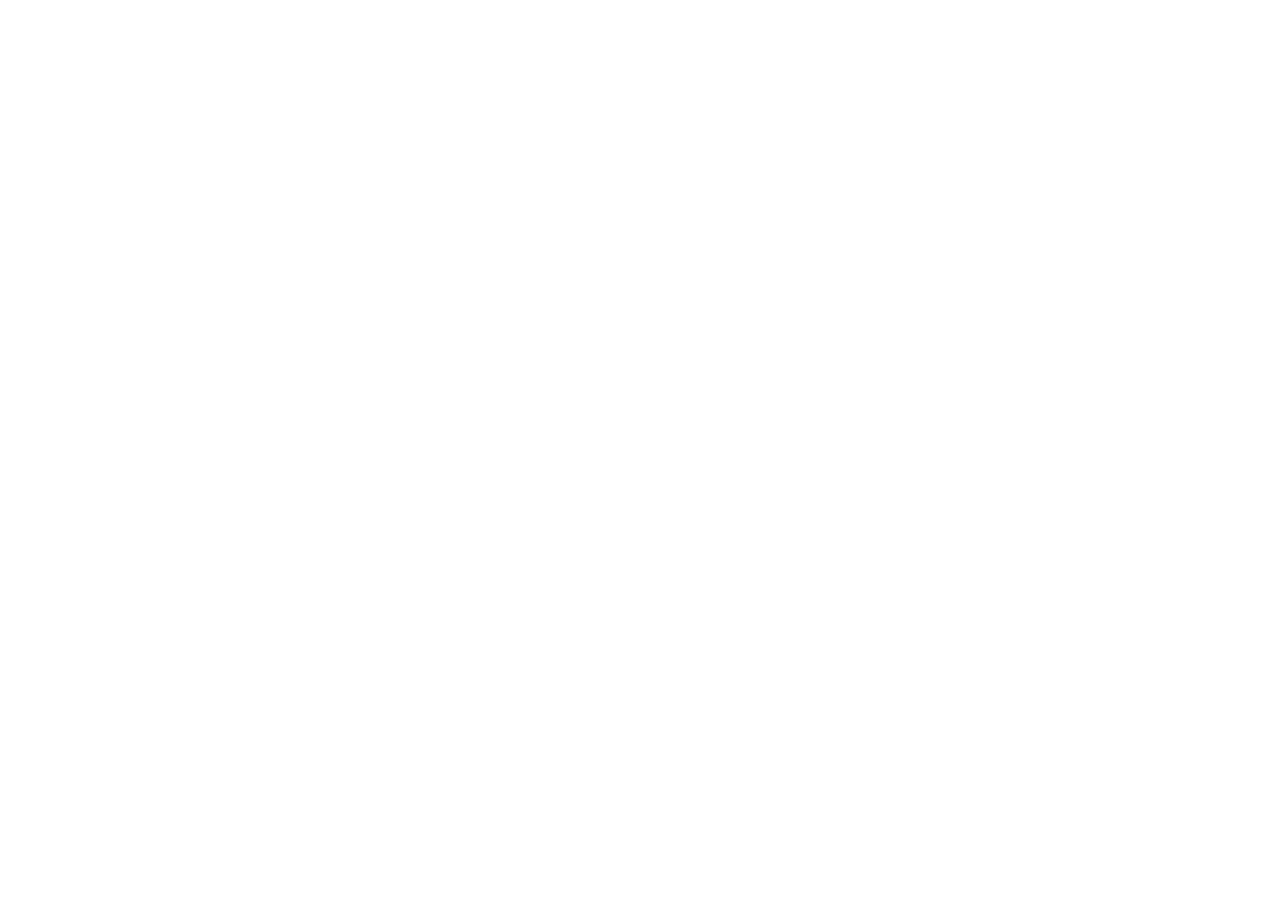
==== index.html @ 1d809705 "创建仓库" ====
<!DOCTYPE html>
<html lang="en">

<head>
    <meta charset="UTF-8">
    <meta name="viewport" content="width=device-width, initial-scale=1.0">
    <title>Document</title>
</head>

<body>

</body>

</html>
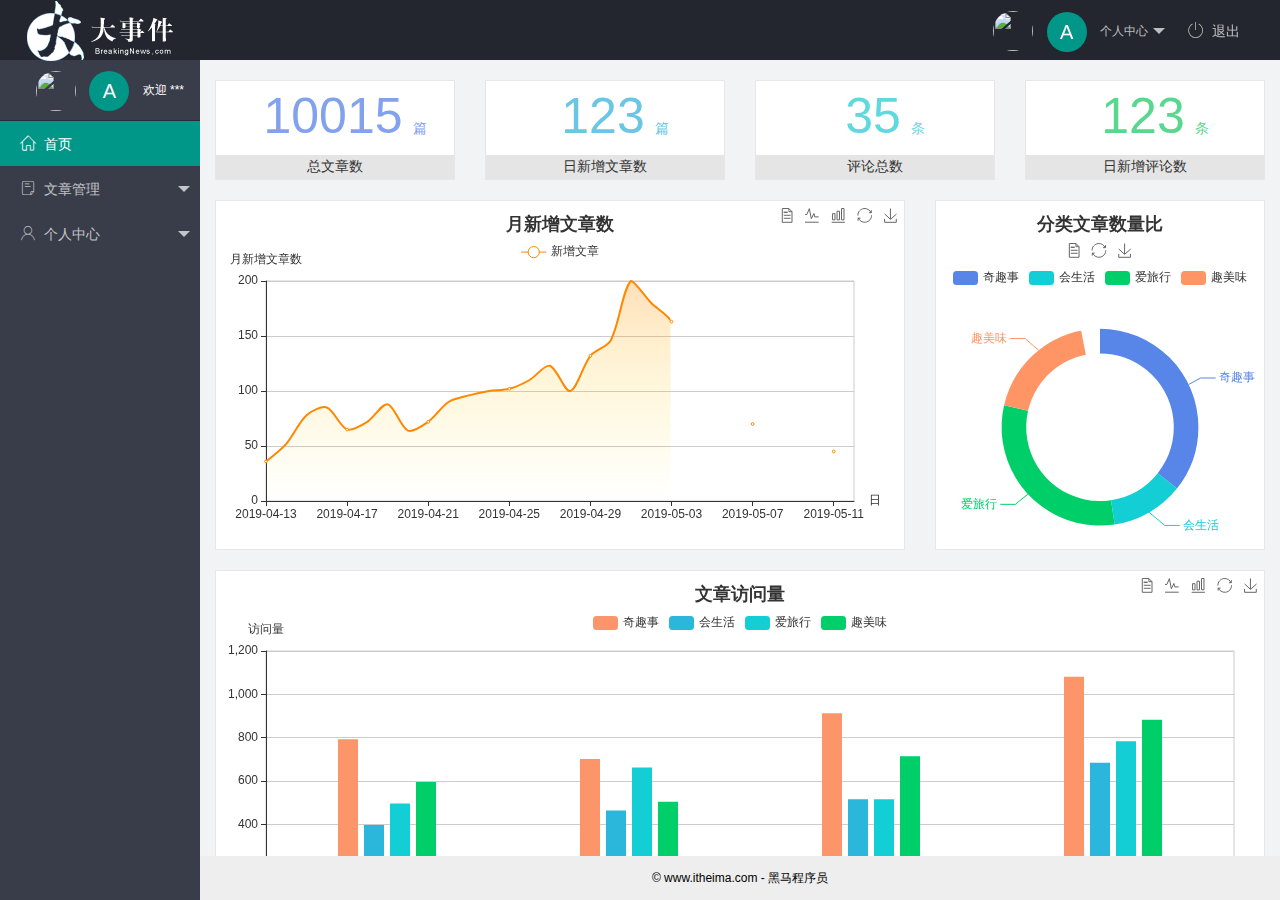
==== commit ca1de1bc: "login&&regist" ====
--- a/index.html
+++ b/index.html
@@ -5,10 +5,94 @@
     <meta charset="UTF-8">
     <meta name="viewport" content="width=device-width, initial-scale=1.0">
     <title>Document</title>
+    <link rel="stylesheet" href="./assets/lib/layui/css/layui.css">
+    <!-- 导入第三方图标库 -->
+    <link rel="stylesheet" href="./assets/fonts/iconfont.css" />
+    <!-- 导入自己的样式表 -->
+    <link rel="stylesheet" href="./assets/css/index.css" />
 </head>
 
-<body>
+<body class="layui-layout-body">
+    <div class="layui-layout layui-layout-admin">
+        <div class="layui-header">
+            <div class="layui-logo">
+                <img src="/assets/images/logo.png" alt="" />
+            </div>
+            <!-- 头部区域（可配合layui已有的水平导航） -->
+            <ul class="layui-nav layui-layout-right">
+                <li class="layui-nav-item">
+                    <a href="javascript:;" class="userinfo">
+                        <img src="http://t.cn/RCzsdCq" class="layui-nav-img" />
+                        <span class="text-avatar">A</span> 个人中心
+                    </a>
+                    <dl class="layui-nav-child">
+                        <dd><a href="">基本资料</a></dd>
+                        <dd><a href="">更换头像</a></dd>
+                        <dd><a href="">重置密码</a></dd>
+                    </dl>
+                </li>
+                <li class="layui-nav-item">
+                    <a href=""><span class="iconfont icon-tuichu"></span>退出</a>
+                </li>
+            </ul>
+        </div>
 
+        <div class="layui-side layui-bg-black">
+            <div class="layui-side-scroll">
+                <div class="userinfo">
+                    <img src="http://t.cn/RCzsdCq" class="layui-nav-img" />
+                    <span class="text-avatar">A</span>
+                    <span id="welcome">欢迎 ***</span>
+                </div>
+                <!-- 左侧导航区域（可配合layui已有的垂直导航） -->
+                <ul class="layui-nav layui-nav-tree" lay-shrink="all">
+                    <li class="layui-nav-item layui-this">
+                        <a href="/home/dashboard.html" target="fm"><span class="iconfont icon-home"></span>首页</a>
+                    </li>
+                    <li class="layui-nav-item">
+                        <a class="" href="javascript:;"><span class="iconfont icon-16"></span>文章管理</a>
+                        <dl class="layui-nav-child">
+                            <dd>
+                                <a href="javascript:;"><i class="layui-icon layui-icon-app"></i>文章类别</a>
+                            </dd>
+                            <dd>
+                                <a href="javascript:;"><i class="layui-icon layui-icon-app"></i>文章列表</a>
+                            </dd>
+                            <dd>
+                                <a href="javascript:;"><i class="layui-icon layui-icon-app"></i>发布文章</a>
+                            </dd>
+                        </dl>
+                    </li>
+                    <li class="layui-nav-item">
+                        <a href="javascript:;"><span class="iconfont icon-user"></span>个人中心</a>
+                        <dl class="layui-nav-child">
+                            <dd>
+                                <a href="javascript:;"><i class="layui-icon layui-icon-app"></i>基本资料</a>
+                            </dd>
+                            <dd>
+                                <a href="javascript:;"><i class="layui-icon layui-icon-app"></i>更换头像</a>
+                            </dd>
+                            <dd>
+                                <a href="javascript:;"><i class="layui-icon layui-icon-app"></i>重置密码</a>
+                            </dd>
+                        </dl>
+                    </li>
+                </ul>
+            </div>
+        </div>
+
+        <div class="layui-body">
+            <!-- 内容主体区域 -->
+            <iframe name="fm" src="/home/dashboard.html" frameborder="0"></iframe>
+        </div>
+
+        <div class="layui-footer">
+            <!-- 底部固定区域 -->
+            © www.itheima.com - 黑马程序员
+        </div>
+    </div>
+    <!-- 导入 layui 的JS文件 -->
+    <script src="/assets/lib/layui/layui.all.js"></script>
 </body>
 
 </html>--- a/assets/lib/layui/css/layui.css
+++ b/assets/lib/layui/css/layui.css
@@ -0,0 +1,2 @@
+/** layui-v2.5.5 MIT License By https://www.layui.com */
+ .layui-inline,img{display:inline-block;vertical-align:middle}h1,h2,h3,h4,h5,h6{font-weight:400}.layui-edge,.layui-header,.layui-inline,.layui-main{position:relative}.layui-body,.layui-edge,.layui-elip{overflow:hidden}.layui-btn,.layui-edge,.layui-inline,img{vertical-align:middle}.layui-btn,.layui-disabled,.layui-icon,.layui-unselect{-moz-user-select:none;-webkit-user-select:none;-ms-user-select:none}.layui-elip,.layui-form-checkbox span,.layui-form-pane .layui-form-label{text-overflow:ellipsis;white-space:nowrap}.layui-breadcrumb,.layui-tree-btnGroup{visibility:hidden}blockquote,body,button,dd,div,dl,dt,form,h1,h2,h3,h4,h5,h6,input,li,ol,p,pre,td,textarea,th,ul{margin:0;padding:0;-webkit-tap-highlight-color:rgba(0,0,0,0)}a:active,a:hover{outline:0}img{border:none}li{list-style:none}table{border-collapse:collapse;border-spacing:0}h4,h5,h6{font-size:100%}button,input,optgroup,option,select,textarea{font-family:inherit;font-size:inherit;font-style:inherit;font-weight:inherit;outline:0}pre{white-space:pre-wrap;white-space:-moz-pre-wrap;white-space:-pre-wrap;white-space:-o-pre-wrap;word-wrap:break-word}body{line-height:24px;font:14px Helvetica Neue,Helvetica,PingFang SC,Tahoma,Arial,sans-serif}hr{height:1px;margin:10px 0;border:0;clear:both}a{color:#333;text-decoration:none}a:hover{color:#777}a cite{font-style:normal;*cursor:pointer}.layui-border-box,.layui-border-box *{box-sizing:border-box}.layui-box,.layui-box *{box-sizing:content-box}.layui-clear{clear:both;*zoom:1}.layui-clear:after{content:'\20';clear:both;*zoom:1;display:block;height:0}.layui-inline{*display:inline;*zoom:1}.layui-edge{display:inline-block;width:0;height:0;border-width:6px;border-style:dashed;border-color:transparent}.layui-edge-top{top:-4px;border-bottom-color:#999;border-bottom-style:solid}.layui-edge-right{border-left-color:#999;border-left-style:solid}.layui-edge-bottom{top:2px;border-top-color:#999;border-top-style:solid}.layui-edge-left{border-right-color:#999;border-right-style:solid}.layui-disabled,.layui-disabled:hover{color:#d2d2d2!important;cursor:not-allowed!important}.layui-circle{border-radius:100%}.layui-show{display:block!important}.layui-hide{display:none!important}@font-face{font-family:layui-icon;src:url(../font/iconfont.eot?v=250);src:url(../font/iconfont.eot?v=250#iefix) format('embedded-opentype'),url(../font/iconfont.woff2?v=250) format('woff2'),url(../font/iconfont.woff?v=250) format('woff'),url(../font/iconfont.ttf?v=250) format('truetype'),url(../font/iconfont.svg?v=250#layui-icon) format('svg')}.layui-icon{font-family:layui-icon!important;font-size:16px;font-style:normal;-webkit-font-smoothing:antialiased;-moz-osx-font-smoothing:grayscale}.layui-icon-reply-fill:before{content:"\e611"}.layui-icon-set-fill:before{content:"\e614"}.layui-icon-menu-fill:before{content:"\e60f"}.layui-icon-search:before{content:"\e615"}.layui-icon-share:before{content:"\e641"}.layui-icon-set-sm:before{content:"\e620"}.layui-icon-engine:before{content:"\e628"}.layui-icon-close:before{content:"\1006"}.layui-icon-close-fill:before{content:"\1007"}.layui-icon-chart-screen:before{content:"\e629"}.layui-icon-star:before{content:"\e600"}.layui-icon-circle-dot:before{content:"\e617"}.layui-icon-chat:before{content:"\e606"}.layui-icon-release:before{content:"\e609"}.layui-icon-list:before{content:"\e60a"}.layui-icon-chart:before{content:"\e62c"}.layui-icon-ok-circle:before{content:"\1005"}.layui-icon-layim-theme:before{content:"\e61b"}.layui-icon-table:before{content:"\e62d"}.layui-icon-right:before{content:"\e602"}.layui-icon-left:before{content:"\e603"}.layui-icon-cart-simple:before{content:"\e698"}.layui-icon-face-cry:before{content:"\e69c"}.layui-icon-face-smile:before{content:"\e6af"}.layui-icon-survey:before{content:"\e6b2"}.layui-icon-tree:before{content:"\e62e"}.layui-icon-upload-circle:before{content:"\e62f"}.layui-icon-add-circle:before{content:"\e61f"}.layui-icon-download-circle:before{content:"\e601"}.layui-icon-templeate-1:before{content:"\e630"}.layui-icon-util:before{content:"\e631"}.layui-icon-face-surprised:before{content:"\e664"}.layui-icon-edit:before{content:"\e642"}.layui-icon-speaker:before{content:"\e645"}.layui-icon-down:before{content:"\e61a"}.layui-icon-file:before{content:"\e621"}.layui-icon-layouts:before{content:"\e632"}.layui-icon-rate-half:before{content:"\e6c9"}.layui-icon-add-circle-fine:before{content:"\e608"}.layui-icon-prev-circle:before{content:"\e633"}.layui-icon-read:before{content:"\e705"}.layui-icon-404:before{content:"\e61c"}.layui-icon-carousel:before{content:"\e634"}.layui-icon-help:before{content:"\e607"}.layui-icon-code-circle:before{content:"\e635"}.layui-icon-water:before{content:"\e636"}.layui-icon-username:before{content:"\e66f"}.layui-icon-find-fill:before{content:"\e670"}.layui-icon-about:before{content:"\e60b"}.layui-icon-location:before{content:"\e715"}.layui-icon-up:before{content:"\e619"}.layui-icon-pause:before{content:"\e651"}.layui-icon-date:before{content:"\e637"}.layui-icon-layim-uploadfile:before{content:"\e61d"}.layui-icon-delete:before{content:"\e640"}.layui-icon-play:before{content:"\e652"}.layui-icon-top:before{content:"\e604"}.layui-icon-friends:before{content:"\e612"}.layui-icon-refresh-3:before{content:"\e9aa"}.layui-icon-ok:before{content:"\e605"}.layui-icon-layer:before{content:"\e638"}.layui-icon-face-smile-fine:before{content:"\e60c"}.layui-icon-dollar:before{content:"\e659"}.layui-icon-group:before{content:"\e613"}.layui-icon-layim-download:before{content:"\e61e"}.layui-icon-picture-fine:before{content:"\e60d"}.layui-icon-link:before{content:"\e64c"}.layui-icon-diamond:before{content:"\e735"}.layui-icon-log:before{content:"\e60e"}.layui-icon-rate-solid:before{content:"\e67a"}.layui-icon-fonts-del:before{content:"\e64f"}.layui-icon-unlink:before{content:"\e64d"}.layui-icon-fonts-clear:before{content:"\e639"}.layui-icon-triangle-r:before{content:"\e623"}.layui-icon-circle:before{content:"\e63f"}.layui-icon-radio:before{content:"\e643"}.layui-icon-align-center:before{content:"\e647"}.layui-icon-align-right:before{content:"\e648"}.layui-icon-align-left:before{content:"\e649"}.layui-icon-loading-1:before{content:"\e63e"}.layui-icon-return:before{content:"\e65c"}.layui-icon-fonts-strong:before{content:"\e62b"}.layui-icon-upload:before{content:"\e67c"}.layui-icon-dialogue:before{content:"\e63a"}.layui-icon-video:before{content:"\e6ed"}.layui-icon-headset:before{content:"\e6fc"}.layui-icon-cellphone-fine:before{content:"\e63b"}.layui-icon-add-1:before{content:"\e654"}.layui-icon-face-smile-b:before{content:"\e650"}.layui-icon-fonts-html:before{content:"\e64b"}.layui-icon-form:before{content:"\e63c"}.layui-icon-cart:before{content:"\e657"}.layui-icon-camera-fill:before{content:"\e65d"}.layui-icon-tabs:before{content:"\e62a"}.layui-icon-fonts-code:before{content:"\e64e"}.layui-icon-fire:before{content:"\e756"}.layui-icon-set:before{content:"\e716"}.layui-icon-fonts-u:before{content:"\e646"}.layui-icon-triangle-d:before{content:"\e625"}.layui-icon-tips:before{content:"\e702"}.layui-icon-picture:before{content:"\e64a"}.layui-icon-more-vertical:before{content:"\e671"}.layui-icon-flag:before{content:"\e66c"}.layui-icon-loading:before{content:"\e63d"}.layui-icon-fonts-i:before{content:"\e644"}.layui-icon-refresh-1:before{content:"\e666"}.layui-icon-rmb:before{content:"\e65e"}.layui-icon-home:before{content:"\e68e"}.layui-icon-user:before{content:"\e770"}.layui-icon-notice:before{content:"\e667"}.layui-icon-login-weibo:before{content:"\e675"}.layui-icon-voice:before{content:"\e688"}.layui-icon-upload-drag:before{content:"\e681"}.layui-icon-login-qq:before{content:"\e676"}.layui-icon-snowflake:before{content:"\e6b1"}.layui-icon-file-b:before{content:"\e655"}.layui-icon-template:before{content:"\e663"}.layui-icon-auz:before{content:"\e672"}.layui-icon-console:before{content:"\e665"}.layui-icon-app:before{content:"\e653"}.layui-icon-prev:before{content:"\e65a"}.layui-icon-website:before{content:"\e7ae"}.layui-icon-next:before{content:"\e65b"}.layui-icon-component:before{content:"\e857"}.layui-icon-more:before{content:"\e65f"}.layui-icon-login-wechat:before{content:"\e677"}.layui-icon-shrink-right:before{content:"\e668"}.layui-icon-spread-left:before{content:"\e66b"}.layui-icon-camera:before{content:"\e660"}.layui-icon-note:before{content:"\e66e"}.layui-icon-refresh:before{content:"\e669"}.layui-icon-female:before{content:"\e661"}.layui-icon-male:before{content:"\e662"}.layui-icon-password:before{content:"\e673"}.layui-icon-senior:before{content:"\e674"}.layui-icon-theme:before{content:"\e66a"}.layui-icon-tread:before{content:"\e6c5"}.layui-icon-praise:before{content:"\e6c6"}.layui-icon-star-fill:before{content:"\e658"}.layui-icon-rate:before{content:"\e67b"}.layui-icon-template-1:before{content:"\e656"}.layui-icon-vercode:before{content:"\e679"}.layui-icon-cellphone:before{content:"\e678"}.layui-icon-screen-full:before{content:"\e622"}.layui-icon-screen-restore:before{content:"\e758"}.layui-icon-cols:before{content:"\e610"}.layui-icon-export:before{content:"\e67d"}.layui-icon-print:before{content:"\e66d"}.layui-icon-slider:before{content:"\e714"}.layui-icon-addition:before{content:"\e624"}.layui-icon-subtraction:before{content:"\e67e"}.layui-icon-service:before{content:"\e626"}.layui-icon-transfer:before{content:"\e691"}.layui-main{width:1140px;margin:0 auto}.layui-header{z-index:1000;height:60px}.layui-header a:hover{transition:all .5s;-webkit-transition:all .5s}.layui-side{position:fixed;left:0;top:0;bottom:0;z-index:999;width:200px;overflow-x:hidden}.layui-side-scroll{position:relative;width:220px;height:100%;overflow-x:hidden}.layui-body{position:absolute;left:200px;right:0;top:0;bottom:0;z-index:998;width:auto;overflow-y:auto;box-sizing:border-box}.layui-layout-body{overflow:hidden}.layui-layout-admin .layui-header{background-color:#23262E}.layui-layout-admin .layui-side{top:60px;width:200px;overflow-x:hidden}.layui-layout-admin .layui-body{position:fixed;top:60px;bottom:44px}.layui-layout-admin .layui-main{width:auto;margin:0 15px}.layui-layout-admin .layui-footer{position:fixed;left:200px;right:0;bottom:0;height:44px;line-height:44px;padding:0 15px;background-color:#eee}.layui-layout-admin .layui-logo{position:absolute;left:0;top:0;width:200px;height:100%;line-height:60px;text-align:center;color:#009688;font-size:16px}.layui-layout-admin .layui-header .layui-nav{background:0 0}.layui-layout-left{position:absolute!important;left:200px;top:0}.layui-layout-right{position:absolute!important;right:0;top:0}.layui-container{position:relative;margin:0 auto;padding:0 15px;box-sizing:border-box}.layui-fluid{position:relative;margin:0 auto;padding:0 15px}.layui-row:after,.layui-row:before{content:'';display:block;clear:both}.layui-col-lg1,.layui-col-lg10,.layui-col-lg11,.layui-col-lg12,.layui-col-lg2,.layui-col-lg3,.layui-col-lg4,.layui-col-lg5,.layui-col-lg6,.layui-col-lg7,.layui-col-lg8,.layui-col-lg9,.layui-col-md1,.layui-col-md10,.layui-col-md11,.layui-col-md12,.layui-col-md2,.layui-col-md3,.layui-col-md4,.layui-col-md5,.layui-col-md6,.layui-col-md7,.layui-col-md8,.layui-col-md9,.layui-col-sm1,.layui-col-sm10,.layui-col-sm11,.layui-col-sm12,.layui-col-sm2,.layui-col-sm3,.layui-col-sm4,.layui-col-sm5,.layui-col-sm6,.layui-col-sm7,.layui-col-sm8,.layui-col-sm9,.layui-col-xs1,.layui-col-xs10,.layui-col-xs11,.layui-col-xs12,.layui-col-xs2,.layui-col-xs3,.layui-col-xs4,.layui-col-xs5,.layui-col-xs6,.layui-col-xs7,.layui-col-xs8,.layui-col-xs9{position:relative;display:block;box-sizing:border-box}.layui-col-xs1,.layui-col-xs10,.layui-col-xs11,.layui-col-xs12,.layui-col-xs2,.layui-col-xs3,.layui-col-xs4,.layui-col-xs5,.layui-col-xs6,.layui-col-xs7,.layui-col-xs8,.layui-col-xs9{float:left}.layui-col-xs1{width:8.33333333%}.layui-col-xs2{width:16.66666667%}.layui-col-xs3{width:25%}.layui-col-xs4{width:33.33333333%}.layui-col-xs5{width:41.66666667%}.layui-col-xs6{width:50%}.layui-col-xs7{width:58.33333333%}.layui-col-xs8{width:66.66666667%}.layui-col-xs9{width:75%}.layui-col-xs10{width:83.33333333%}.layui-col-xs11{width:91.66666667%}.layui-col-xs12{width:100%}.layui-col-xs-offset1{margin-left:8.33333333%}.layui-col-xs-offset2{margin-left:16.66666667%}.layui-col-xs-offset3{margin-left:25%}.layui-col-xs-offset4{margin-left:33.33333333%}.layui-col-xs-offset5{margin-left:41.66666667%}.layui-col-xs-offset6{margin-left:50%}.layui-col-xs-offset7{margin-left:58.33333333%}.layui-col-xs-offset8{margin-left:66.66666667%}.layui-col-xs-offset9{margin-left:75%}.layui-col-xs-offset10{margin-left:83.33333333%}.layui-col-xs-offset11{margin-left:91.66666667%}.layui-col-xs-offset12{margin-left:100%}@media screen and (max-width:768px){.layui-hide-xs{display:none!important}.layui-show-xs-block{display:block!important}.layui-show-xs-inline{display:inline!important}.layui-show-xs-inline-block{display:inline-block!important}}@media screen and (min-width:768px){.layui-container{width:750px}.layui-hide-sm{display:none!important}.layui-show-sm-block{display:block!important}.layui-show-sm-inline{display:inline!important}.layui-show-sm-inline-block{display:inline-block!important}.layui-col-sm1,.layui-col-sm10,.layui-col-sm11,.layui-col-sm12,.layui-col-sm2,.layui-col-sm3,.layui-col-sm4,.layui-col-sm5,.layui-col-sm6,.layui-col-sm7,.layui-col-sm8,.layui-col-sm9{float:left}.layui-col-sm1{width:8.33333333%}.layui-col-sm2{width:16.66666667%}.layui-col-sm3{width:25%}.layui-col-sm4{width:33.33333333%}.layui-col-sm5{width:41.66666667%}.layui-col-sm6{width:50%}.layui-col-sm7{width:58.33333333%}.layui-col-sm8{width:66.66666667%}.layui-col-sm9{width:75%}.layui-col-sm10{width:83.33333333%}.layui-col-sm11{width:91.66666667%}.layui-col-sm12{width:100%}.layui-col-sm-offset1{margin-left:8.33333333%}.layui-col-sm-offset2{margin-left:16.66666667%}.layui-col-sm-offset3{margin-left:25%}.layui-col-sm-offset4{margin-left:33.33333333%}.layui-col-sm-offset5{margin-left:41.66666667%}.layui-col-sm-offset6{margin-left:50%}.layui-col-sm-offset7{margin-left:58.33333333%}.layui-col-sm-offset8{margin-left:66.66666667%}.layui-col-sm-offset9{margin-left:75%}.layui-col-sm-offset10{margin-left:83.33333333%}.layui-col-sm-offset11{margin-left:91.66666667%}.layui-col-sm-offset12{margin-left:100%}}@media screen and (min-width:992px){.layui-container{width:970px}.layui-hide-md{display:none!important}.layui-show-md-block{display:block!important}.layui-show-md-inline{display:inline!important}.layui-show-md-inline-block{display:inline-block!important}.layui-col-md1,.layui-col-md10,.layui-col-md11,.layui-col-md12,.layui-col-md2,.layui-col-md3,.layui-col-md4,.layui-col-md5,.layui-col-md6,.layui-col-md7,.layui-col-md8,.layui-col-md9{float:left}.layui-col-md1{width:8.33333333%}.layui-col-md2{width:16.66666667%}.layui-col-md3{width:25%}.layui-col-md4{width:33.33333333%}.layui-col-md5{width:41.66666667%}.layui-col-md6{width:50%}.layui-col-md7{width:58.33333333%}.layui-col-md8{width:66.66666667%}.layui-col-md9{width:75%}.layui-col-md10{width:83.33333333%}.layui-col-md11{width:91.66666667%}.layui-col-md12{width:100%}.layui-col-md-offset1{margin-left:8.33333333%}.layui-col-md-offset2{margin-left:16.66666667%}.layui-col-md-offset3{margin-left:25%}.layui-col-md-offset4{margin-left:33.33333333%}.layui-col-md-offset5{margin-left:41.66666667%}.layui-col-md-offset6{margin-left:50%}.layui-col-md-offset7{margin-left:58.33333333%}.layui-col-md-offset8{margin-left:66.66666667%}.layui-col-md-offset9{margin-left:75%}.layui-col-md-offset10{margin-left:83.33333333%}.layui-col-md-offset11{margin-left:91.66666667%}.layui-col-md-offset12{margin-left:100%}}@media screen and (min-width:1200px){.layui-container{width:1170px}.layui-hide-lg{display:none!important}.layui-show-lg-block{display:block!important}.layui-show-lg-inline{display:inline!important}.layui-show-lg-inline-block{display:inline-block!important}.layui-col-lg1,.layui-col-lg10,.layui-col-lg11,.layui-col-lg12,.layui-col-lg2,.layui-col-lg3,.layui-col-lg4,.layui-col-lg5,.layui-col-lg6,.layui-col-lg7,.layui-col-lg8,.layui-col-lg9{float:left}.layui-col-lg1{width:8.33333333%}.layui-col-lg2{width:16.66666667%}.layui-col-lg3{width:25%}.layui-col-lg4{width:33.33333333%}.layui-col-lg5{width:41.66666667%}.layui-col-lg6{width:50%}.layui-col-lg7{width:58.33333333%}.layui-col-lg8{width:66.66666667%}.layui-col-lg9{width:75%}.layui-col-lg10{width:83.33333333%}.layui-col-lg11{width:91.66666667%}.layui-col-lg12{width:100%}.layui-col-lg-offset1{margin-left:8.33333333%}.layui-col-lg-offset2{margin-left:16.66666667%}.layui-col-lg-offset3{margin-left:25%}.layui-col-lg-offset4{margin-left:33.33333333%}.layui-col-lg-offset5{margin-left:41.66666667%}.layui-col-lg-offset6{margin-left:50%}.layui-col-lg-offset7{margin-left:58.33333333%}.layui-col-lg-offset8{margin-left:66.66666667%}.layui-col-lg-offset9{margin-left:75%}.layui-col-lg-offset10{margin-left:83.33333333%}.layui-col-lg-offset11{margin-left:91.66666667%}.layui-col-lg-offset12{margin-left:100%}}.layui-col-space1{margin:-.5px}.layui-col-space1>*{padding:.5px}.layui-col-space3{margin:-1.5px}.layui-col-space3>*{padding:1.5px}.layui-col-space5{margin:-2.5px}.layui-col-space5>*{padding:2.5px}.layui-col-space8{margin:-3.5px}.layui-col-space8>*{padding:3.5px}.layui-col-space10{margin:-5px}.layui-col-space10>*{padding:5px}.layui-col-space12{margin:-6px}.layui-col-space12>*{padding:6px}.layui-col-space15{margin:-7.5px}.layui-col-space15>*{padding:7.5px}.layui-col-space18{margin:-9px}.layui-col-space18>*{padding:9px}.layui-col-space20{margin:-10px}.layui-col-space20>*{padding:10px}.layui-col-space22{margin:-11px}.layui-col-space22>*{padding:11px}.layui-col-space25{margin:-12.5px}.layui-col-space25>*{padding:12.5px}.layui-col-space30{margin:-15px}.layui-col-space30>*{padding:15px}.layui-btn,.layui-input,.layui-select,.layui-textarea,.layui-upload-button{outline:0;-webkit-appearance:none;transition:all .3s;-webkit-transition:all .3s;box-sizing:border-box}.layui-elem-quote{margin-bottom:10px;padding:15px;line-height:22px;border-left:5px solid #009688;border-radius:0 2px 2px 0;background-color:#f2f2f2}.layui-quote-nm{border-style:solid;border-width:1px 1px 1px 5px;background:0 0}.layui-elem-field{margin-bottom:10px;padding:0;border-width:1px;border-style:solid}.layui-elem-field legend{margin-left:20px;padding:0 10px;font-size:20px;font-weight:300}.layui-field-title{margin:10px 0 20px;border-width:1px 0 0}.layui-field-box{padding:10px 15px}.layui-field-title .layui-field-box{padding:10px 0}.layui-progress{position:relative;height:6px;border-radius:20px;background-color:#e2e2e2}.layui-progress-bar{position:absolute;left:0;top:0;width:0;max-width:100%;height:6px;border-radius:20px;text-align:right;background-color:#5FB878;transition:all .3s;-webkit-transition:all .3s}.layui-progress-big,.layui-progress-big .layui-progress-bar{height:18px;line-height:18px}.layui-progress-text{position:relative;top:-20px;line-height:18px;font-size:12px;color:#666}.layui-progress-big .layui-progress-text{position:static;padding:0 10px;color:#fff}.layui-collapse{border-width:1px;border-style:solid;border-radius:2px}.layui-colla-content,.layui-colla-item{border-top-width:1px;border-top-style:solid}.layui-colla-item:first-child{border-top:none}.layui-colla-title{position:relative;height:42px;line-height:42px;padding:0 15px 0 35px;color:#333;background-color:#f2f2f2;cursor:pointer;font-size:14px;overflow:hidden}.layui-colla-content{display:none;padding:10px 15px;line-height:22px;color:#666}.layui-colla-icon{position:absolute;left:15px;top:0;font-size:14px}.layui-card{margin-bottom:15px;border-radius:2px;background-color:#fff;box-shadow:0 1px 2px 0 rgba(0,0,0,.05)}.layui-card:last-child{margin-bottom:0}.layui-card-header{position:relative;height:42px;line-height:42px;padding:0 15px;border-bottom:1px solid #f6f6f6;color:#333;border-radius:2px 2px 0 0;font-size:14px}.layui-bg-black,.layui-bg-blue,.layui-bg-cyan,.layui-bg-green,.layui-bg-orange,.layui-bg-red{color:#fff!important}.layui-card-body{position:relative;padding:10px 15px;line-height:24px}.layui-card-body[pad15]{padding:15px}.layui-card-body[pad20]{padding:20px}.layui-card-body .layui-table{margin:5px 0}.layui-card .layui-tab{margin:0}.layui-panel-window{position:relative;padding:15px;border-radius:0;border-top:5px solid #E6E6E6;background-color:#fff}.layui-auxiliar-moving{position:fixed;left:0;right:0;top:0;bottom:0;width:100%;height:100%;background:0 0;z-index:9999999999}.layui-form-label,.layui-form-mid,.layui-form-select,.layui-input-block,.layui-input-inline,.layui-textarea{position:relative}.layui-bg-red{background-color:#FF5722!important}.layui-bg-orange{background-color:#FFB800!important}.layui-bg-green{background-color:#009688!important}.layui-bg-cyan{background-color:#2F4056!important}.layui-bg-blue{background-color:#1E9FFF!important}.layui-bg-black{background-color:#393D49!important}.layui-bg-gray{background-color:#eee!important;color:#666!important}.layui-badge-rim,.layui-colla-content,.layui-colla-item,.layui-collapse,.layui-elem-field,.layui-form-pane .layui-form-item[pane],.layui-form-pane .layui-form-label,.layui-input,.layui-layedit,.layui-layedit-tool,.layui-quote-nm,.layui-select,.layui-tab-bar,.layui-tab-card,.layui-tab-title,.layui-tab-title .layui-this:after,.layui-textarea{border-color:#e6e6e6}.layui-timeline-item:before,hr{background-color:#e6e6e6}.layui-text{line-height:22px;font-size:14px;color:#666}.layui-text h1,.layui-text h2,.layui-text h3{font-weight:500;color:#333}.layui-text h1{font-size:30px}.layui-text h2{font-size:24px}.layui-text h3{font-size:18px}.layui-text a:not(.layui-btn){color:#01AAED}.layui-text a:not(.layui-btn):hover{text-decoration:underline}.layui-text ul{padding:5px 0 5px 15px}.layui-text ul li{margin-top:5px;list-style-type:disc}.layui-text em,.layui-word-aux{color:#999!important;padding:0 5px!important}.layui-btn{display:inline-block;height:38px;line-height:38px;padding:0 18px;background-color:#009688;color:#fff;white-space:nowrap;text-align:center;font-size:14px;border:none;border-radius:2px;cursor:pointer}.layui-btn:hover{opacity:.8;filter:alpha(opacity=80);color:#fff}.layui-btn:active{opacity:1;filter:alpha(opacity=100)}.layui-btn+.layui-btn{margin-left:10px}.layui-btn-container{font-size:0}.layui-btn-container .layui-btn{margin-right:10px;margin-bottom:10px}.layui-btn-container .layui-btn+.layui-btn{margin-left:0}.layui-table .layui-btn-container .layui-btn{margin-bottom:9px}.layui-btn-radius{border-radius:100px}.layui-btn .layui-icon{margin-right:3px;font-size:18px;vertical-align:bottom;vertical-align:middle\9}.layui-btn-primary{border:1px solid #C9C9C9;background-color:#fff;color:#555}.layui-btn-primary:hover{border-color:#009688;color:#333}.layui-btn-normal{background-color:#1E9FFF}.layui-btn-warm{background-color:#FFB800}.layui-btn-danger{background-color:#FF5722}.layui-btn-checked{background-color:#5FB878}.layui-btn-disabled,.layui-btn-disabled:active,.layui-btn-disabled:hover{border:1px solid #e6e6e6;background-color:#FBFBFB;color:#C9C9C9;cursor:not-allowed;opacity:1}.layui-btn-lg{height:44px;line-height:44px;padding:0 25px;font-size:16px}.layui-btn-sm{height:30px;line-height:30px;padding:0 10px;font-size:12px}.layui-btn-sm i{font-size:16px!important}.layui-btn-xs{height:22px;line-height:22px;padding:0 5px;font-size:12px}.layui-btn-xs i{font-size:14px!important}.layui-btn-group{display:inline-block;vertical-align:middle;font-size:0}.layui-btn-group .layui-btn{margin-left:0!important;margin-right:0!important;border-left:1px solid rgba(255,255,255,.5);border-radius:0}.layui-btn-group .layui-btn-primary{border-left:none}.layui-btn-group .layui-btn-primary:hover{border-color:#C9C9C9;color:#009688}.layui-btn-group .layui-btn:first-child{border-left:none;border-radius:2px 0 0 2px}.layui-btn-group .layui-btn-primary:first-child{border-left:1px solid #c9c9c9}.layui-btn-group .layui-btn:last-child{border-radius:0 2px 2px 0}.layui-btn-group .layui-btn+.layui-btn{margin-left:0}.layui-btn-group+.layui-btn-group{margin-left:10px}.layui-btn-fluid{width:100%}.layui-input,.layui-select,.layui-textarea{height:38px;line-height:1.3;line-height:38px\9;border-width:1px;border-style:solid;background-color:#fff;border-radius:2px}.layui-input::-webkit-input-placeholder,.layui-select::-webkit-input-placeholder,.layui-textarea::-webkit-input-placeholder{line-height:1.3}.layui-input,.layui-textarea{display:block;width:100%;padding-left:10px}.layui-input:hover,.layui-textarea:hover{border-color:#D2D2D2!important}.layui-input:focus,.layui-textarea:focus{border-color:#C9C9C9!important}.layui-textarea{min-height:100px;height:auto;line-height:20px;padding:6px 10px;resize:vertical}.layui-select{padding:0 10px}.layui-form input[type=checkbox],.layui-form input[type=radio],.layui-form select{display:none}.layui-form [lay-ignore]{display:initial}.layui-form-item{margin-bottom:15px;clear:both;*zoom:1}.layui-form-item:after{content:'\20';clear:both;*zoom:1;display:block;height:0}.layui-form-label{float:left;display:block;padding:9px 15px;width:80px;font-weight:400;line-height:20px;text-align:right}.layui-form-label-col{display:block;float:none;padding:9px 0;line-height:20px;text-align:left}.layui-form-item .layui-inline{margin-bottom:5px;margin-right:10px}.layui-input-block{margin-left:110px;min-height:36px}.layui-input-inline{display:inline-block;vertical-align:middle}.layui-form-item .layui-input-inline{float:left;width:190px;margin-right:10px}.layui-form-text .layui-input-inline{width:auto}.layui-form-mid{float:left;display:block;padding:9px 0!important;line-height:20px;margin-right:10px}.layui-form-danger+.layui-form-select .layui-input,.layui-form-danger:focus{border-color:#FF5722!important}.layui-form-select .layui-input{padding-right:30px;cursor:pointer}.layui-form-select .layui-edge{position:absolute;right:10px;top:50%;margin-top:-3px;cursor:pointer;border-width:6px;border-top-color:#c2c2c2;border-top-style:solid;transition:all .3s;-webkit-transition:all .3s}.layui-form-select dl{display:none;position:absolute;left:0;top:42px;padding:5px 0;z-index:899;min-width:100%;border:1px solid #d2d2d2;max-height:300px;overflow-y:auto;background-color:#fff;border-radius:2px;box-shadow:0 2px 4px rgba(0,0,0,.12);box-sizing:border-box}.layui-form-select dl dd,.layui-form-select dl dt{padding:0 10px;line-height:36px;white-space:nowrap;overflow:hidden;text-overflow:ellipsis}.layui-form-select dl dt{font-size:12px;color:#999}.layui-form-select dl dd{cursor:pointer}.layui-form-select dl dd:hover{background-color:#f2f2f2;-webkit-transition:.5s all;transition:.5s all}.layui-form-select .layui-select-group dd{padding-left:20px}.layui-form-select dl dd.layui-select-tips{padding-left:10px!important;color:#999}.layui-form-select dl dd.layui-this{background-color:#5FB878;color:#fff}.layui-form-checkbox,.layui-form-select dl dd.layui-disabled{background-color:#fff}.layui-form-selected dl{display:block}.layui-form-checkbox,.layui-form-checkbox *,.layui-form-switch{display:inline-block;vertical-align:middle}.layui-form-selected .layui-edge{margin-top:-9px;-webkit-transform:rotate(180deg);transform:rotate(180deg);margin-top:-3px\9}:root .layui-form-selected .layui-edge{margin-top:-9px\0/IE9}.layui-form-selectup dl{top:auto;bottom:42px}.layui-select-none{margin:5px 0;text-align:center;color:#999}.layui-select-disabled .layui-disabled{border-color:#eee!important}.layui-select-disabled .layui-edge{border-top-color:#d2d2d2}.layui-form-checkbox{position:relative;height:30px;line-height:30px;margin-right:10px;padding-right:30px;cursor:pointer;font-size:0;-webkit-transition:.1s linear;transition:.1s linear;box-sizing:border-box}.layui-form-checkbox span{padding:0 10px;height:100%;font-size:14px;border-radius:2px 0 0 2px;background-color:#d2d2d2;color:#fff;overflow:hidden}.layui-form-checkbox:hover span{background-color:#c2c2c2}.layui-form-checkbox i{position:absolute;right:0;top:0;width:30px;height:28px;border:1px solid #d2d2d2;border-left:none;border-radius:0 2px 2px 0;color:#fff;font-size:20px;text-align:center}.layui-form-checkbox:hover i{border-color:#c2c2c2;color:#c2c2c2}.layui-form-checked,.layui-form-checked:hover{border-color:#5FB878}.layui-form-checked span,.layui-form-checked:hover span{background-color:#5FB878}.layui-form-checked i,.layui-form-checked:hover i{color:#5FB878}.layui-form-item .layui-form-checkbox{margin-top:4px}.layui-form-checkbox[lay-skin=primary]{height:auto!important;line-height:normal!important;min-width:18px;min-height:18px;border:none!important;margin-right:0;padding-left:28px;padding-right:0;background:0 0}.layui-form-checkbox[lay-skin=primary] span{padding-left:0;padding-right:15px;line-height:18px;background:0 0;color:#666}.layui-form-checkbox[lay-skin=primary] i{right:auto;left:0;width:16px;height:16px;line-height:16px;border:1px solid #d2d2d2;font-size:12px;border-radius:2px;background-color:#fff;-webkit-transition:.1s linear;transition:.1s linear}.layui-form-checkbox[lay-skin=primary]:hover i{border-color:#5FB878;color:#fff}.layui-form-checked[lay-skin=primary] i{border-color:#5FB878!important;background-color:#5FB878;color:#fff}.layui-checkbox-disbaled[lay-skin=primary] span{background:0 0!important;color:#c2c2c2}.layui-checkbox-disbaled[lay-skin=primary]:hover i{border-color:#d2d2d2}.layui-form-item .layui-form-checkbox[lay-skin=primary]{margin-top:10px}.layui-form-switch{position:relative;height:22px;line-height:22px;min-width:35px;padding:0 5px;margin-top:8px;border:1px solid #d2d2d2;border-radius:20px;cursor:pointer;background-color:#fff;-webkit-transition:.1s linear;transition:.1s linear}.layui-form-switch i{position:absolute;left:5px;top:3px;width:16px;height:16px;border-radius:20px;background-color:#d2d2d2;-webkit-transition:.1s linear;transition:.1s linear}.layui-form-switch em{position:relative;top:0;width:25px;margin-left:21px;padding:0!important;text-align:center!important;color:#999!important;font-style:normal!important;font-size:12px}.layui-form-onswitch{border-color:#5FB878;background-color:#5FB878}.layui-checkbox-disbaled,.layui-checkbox-disbaled i{border-color:#e2e2e2!important}.layui-form-onswitch i{left:100%;margin-left:-21px;background-color:#fff}.layui-form-onswitch em{margin-left:5px;margin-right:21px;color:#fff!important}.layui-checkbox-disbaled span{background-color:#e2e2e2!important}.layui-checkbox-disbaled:hover i{color:#fff!important}[lay-radio]{display:none}.layui-form-radio,.layui-form-radio *{display:inline-block;vertical-align:middle}.layui-form-radio{line-height:28px;margin:6px 10px 0 0;padding-right:10px;cursor:pointer;font-size:0}.layui-form-radio *{font-size:14px}.layui-form-radio>i{margin-right:8px;font-size:22px;color:#c2c2c2}.layui-form-radio>i:hover,.layui-form-radioed>i{color:#5FB878}.layui-radio-disbaled>i{color:#e2e2e2!important}.layui-form-pane .layui-form-label{width:110px;padding:8px 15px;height:38px;line-height:20px;border-width:1px;border-style:solid;border-radius:2px 0 0 2px;text-align:center;background-color:#FBFBFB;overflow:hidden;box-sizing:border-box}.layui-form-pane .layui-input-inline{margin-left:-1px}.layui-form-pane .layui-input-block{margin-left:110px;left:-1px}.layui-form-pane .layui-input{border-radius:0 2px 2px 0}.layui-form-pane .layui-form-text .layui-form-label{float:none;width:100%;border-radius:2px;box-sizing:border-box;text-align:left}.layui-form-pane .layui-form-text .layui-input-inline{display:block;margin:0;top:-1px;clear:both}.layui-form-pane .layui-form-text .layui-input-block{margin:0;left:0;top:-1px}.layui-form-pane .layui-form-text .layui-textarea{min-height:100px;border-radius:0 0 2px 2px}.layui-form-pane .layui-form-checkbox{margin:4px 0 4px 10px}.layui-form-pane .layui-form-radio,.layui-form-pane .layui-form-switch{margin-top:6px;margin-left:10px}.layui-form-pane .layui-form-item[pane]{position:relative;border-width:1px;border-style:solid}.layui-form-pane .layui-form-item[pane] .layui-form-label{position:absolute;left:0;top:0;height:100%;border-width:0 1px 0 0}.layui-form-pane .layui-form-item[pane] .layui-input-inline{margin-left:110px}@media screen and (max-width:450px){.layui-form-item .layui-form-label{text-overflow:ellipsis;overflow:hidden;white-space:nowrap}.layui-form-item .layui-inline{display:block;margin-right:0;margin-bottom:20px;clear:both}.layui-form-item .layui-inline:after{content:'\20';clear:both;display:block;height:0}.layui-form-item .layui-input-inline{display:block;float:none;left:-3px;width:auto;margin:0 0 10px 112px}.layui-form-item .layui-input-inline+.layui-form-mid{margin-left:110px;top:-5px;padding:0}.layui-form-item .layui-form-checkbox{margin-right:5px;margin-bottom:5px}}.layui-layedit{border-width:1px;border-style:solid;border-radius:2px}.layui-layedit-tool{padding:3px 5px;border-bottom-width:1px;border-bottom-style:solid;font-size:0}.layedit-tool-fixed{position:fixed;top:0;border-top:1px solid #e2e2e2}.layui-layedit-tool .layedit-tool-mid,.layui-layedit-tool .layui-icon{display:inline-block;vertical-align:middle;text-align:center;font-size:14px}.layui-layedit-tool .layui-icon{position:relative;width:32px;height:30px;line-height:30px;margin:3px 5px;color:#777;cursor:pointer;border-radius:2px}.layui-layedit-tool .layui-icon:hover{color:#393D49}.layui-layedit-tool .layui-icon:active{color:#000}.layui-layedit-tool .layedit-tool-active{background-color:#e2e2e2;color:#000}.layui-layedit-tool .layui-disabled,.layui-layedit-tool .layui-disabled:hover{color:#d2d2d2;cursor:not-allowed}.layui-layedit-tool .layedit-tool-mid{width:1px;height:18px;margin:0 10px;background-color:#d2d2d2}.layedit-tool-html{width:50px!important;font-size:30px!important}.layedit-tool-b,.layedit-tool-code,.layedit-tool-help{font-size:16px!important}.layedit-tool-d,.layedit-tool-face,.layedit-tool-image,.layedit-tool-unlink{font-size:18px!important}.layedit-tool-image input{position:absolute;font-size:0;left:0;top:0;width:100%;height:100%;opacity:.01;filter:Alpha(opacity=1);cursor:pointer}.layui-layedit-iframe iframe{display:block;width:100%}#LAY_layedit_code{overflow:hidden}.layui-laypage{display:inline-block;*display:inline;*zoom:1;vertical-align:middle;margin:10px 0;font-size:0}.layui-laypage>a:first-child,.layui-laypage>a:first-child em{border-radius:2px 0 0 2px}.layui-laypage>a:last-child,.layui-laypage>a:last-child em{border-radius:0 2px 2px 0}.layui-laypage>:first-child{margin-left:0!important}.layui-laypage>:last-child{margin-right:0!important}.layui-laypage a,.layui-laypage button,.layui-laypage input,.layui-laypage select,.layui-laypage span{border:1px solid #e2e2e2}.layui-laypage a,.layui-laypage span{display:inline-block;*display:inline;*zoom:1;vertical-align:middle;padding:0 15px;height:28px;line-height:28px;margin:0 -1px 5px 0;background-color:#fff;color:#333;font-size:12px}.layui-flow-more a *,.layui-laypage input,.layui-table-view select[lay-ignore]{display:inline-block}.layui-laypage a:hover{color:#009688}.layui-laypage em{font-style:normal}.layui-laypage .layui-laypage-spr{color:#999;font-weight:700}.layui-laypage a{text-decoration:none}.layui-laypage .layui-laypage-curr{position:relative}.layui-laypage .layui-laypage-curr em{position:relative;color:#fff}.layui-laypage .layui-laypage-curr .layui-laypage-em{position:absolute;left:-1px;top:-1px;padding:1px;width:100%;height:100%;background-color:#009688}.layui-laypage-em{border-radius:2px}.layui-laypage-next em,.layui-laypage-prev em{font-family:Sim sun;font-size:16px}.layui-laypage .layui-laypage-count,.layui-laypage .layui-laypage-limits,.layui-laypage .layui-laypage-refresh,.layui-laypage .layui-laypage-skip{margin-left:10px;margin-right:10px;padding:0;border:none}.layui-laypage .layui-laypage-limits,.layui-laypage .layui-laypage-refresh{vertical-align:top}.layui-laypage .layui-laypage-refresh i{font-size:18px;cursor:pointer}.layui-laypage select{height:22px;padding:3px;border-radius:2px;cursor:pointer}.layui-laypage .layui-laypage-skip{height:30px;line-height:30px;color:#999}.layui-laypage button,.layui-laypage input{height:30px;line-height:30px;border-radius:2px;vertical-align:top;background-color:#fff;box-sizing:border-box}.layui-laypage input{width:40px;margin:0 10px;padding:0 3px;text-align:center}.layui-laypage input:focus,.layui-laypage select:focus{border-color:#009688!important}.layui-laypage button{margin-left:10px;padding:0 10px;cursor:pointer}.layui-table,.layui-table-view{margin:10px 0}.layui-flow-more{margin:10px 0;text-align:center;color:#999;font-size:14px}.layui-flow-more a{height:32px;line-height:32px}.layui-flow-more a *{vertical-align:top}.layui-flow-more a cite{padding:0 20px;border-radius:3px;background-color:#eee;color:#333;font-style:normal}.layui-flow-more a cite:hover{opacity:.8}.layui-flow-more a i{font-size:30px;color:#737383}.layui-table{width:100%;background-color:#fff;color:#666}.layui-table tr{transition:all .3s;-webkit-transition:all .3s}.layui-table th{text-align:left;font-weight:400}.layui-table tbody tr:hover,.layui-table thead tr,.layui-table-click,.layui-table-header,.layui-table-hover,.layui-table-mend,.layui-table-patch,.layui-table-tool,.layui-table-total,.layui-table-total tr,.layui-table[lay-even] tr:nth-child(even){background-color:#f2f2f2}.layui-table td,.layui-table th,.layui-table-col-set,.layui-table-fixed-r,.layui-table-grid-down,.layui-table-header,.layui-table-page,.layui-table-tips-main,.layui-table-tool,.layui-table-total,.layui-table-view,.layui-table[lay-skin=line],.layui-table[lay-skin=row]{border-width:1px;border-style:solid;border-color:#e6e6e6}.layui-table td,.layui-table th{position:relative;padding:9px 15px;min-height:20px;line-height:20px;font-size:14px}.layui-table[lay-skin=line] td,.layui-table[lay-skin=line] th{border-width:0 0 1px}.layui-table[lay-skin=row] td,.layui-table[lay-skin=row] th{border-width:0 1px 0 0}.layui-table[lay-skin=nob] td,.layui-table[lay-skin=nob] th{border:none}.layui-table img{max-width:100px}.layui-table[lay-size=lg] td,.layui-table[lay-size=lg] th{padding:15px 30px}.layui-table-view .layui-table[lay-size=lg] .layui-table-cell{height:40px;line-height:40px}.layui-table[lay-size=sm] td,.layui-table[lay-size=sm] th{font-size:12px;padding:5px 10px}.layui-table-view .layui-table[lay-size=sm] .layui-table-cell{height:20px;line-height:20px}.layui-table[lay-data]{display:none}.layui-table-box{position:relative;overflow:hidden}.layui-table-view .layui-table{position:relative;width:auto;margin:0}.layui-table-view .layui-table[lay-skin=line]{border-width:0 1px 0 0}.layui-table-view .layui-table[lay-skin=row]{border-width:0 0 1px}.layui-table-view .layui-table td,.layui-table-view .layui-table th{padding:5px 0;border-top:none;border-left:none}.layui-table-view .layui-table th.layui-unselect .layui-table-cell span{cursor:pointer}.layui-table-view .layui-table td{cursor:default}.layui-table-view .layui-table td[data-edit=text]{cursor:text}.layui-table-view .layui-form-checkbox[lay-skin=primary] i{width:18px;height:18px}.layui-table-view .layui-form-radio{line-height:0;padding:0}.layui-table-view .layui-form-radio>i{margin:0;font-size:20px}.layui-table-init{position:absolute;left:0;top:0;width:100%;height:100%;text-align:center;z-index:110}.layui-table-init .layui-icon{position:absolute;left:50%;top:50%;margin:-15px 0 0 -15px;font-size:30px;color:#c2c2c2}.layui-table-header{border-width:0 0 1px;overflow:hidden}.layui-table-header .layui-table{margin-bottom:-1px}.layui-table-tool .layui-inline[lay-event]{position:relative;width:26px;height:26px;padding:5px;line-height:16px;margin-right:10px;text-align:center;color:#333;border:1px solid #ccc;cursor:pointer;-webkit-transition:.5s all;transition:.5s all}.layui-table-tool .layui-inline[lay-event]:hover{border:1px solid #999}.layui-table-tool-temp{padding-right:120px}.layui-table-tool-self{position:absolute;right:17px;top:10px}.layui-table-tool .layui-table-tool-self .layui-inline[lay-event]{margin:0 0 0 10px}.layui-table-tool-panel{position:absolute;top:29px;left:-1px;padding:5px 0;min-width:150px;min-height:40px;border:1px solid #d2d2d2;text-align:left;overflow-y:auto;background-color:#fff;box-shadow:0 2px 4px rgba(0,0,0,.12)}.layui-table-cell,.layui-table-tool-panel li{overflow:hidden;text-overflow:ellipsis;white-space:nowrap}.layui-table-tool-panel li{padding:0 10px;line-height:30px;-webkit-transition:.5s all;transition:.5s all}.layui-table-tool-panel li .layui-form-checkbox[lay-skin=primary]{width:100%;padding-left:28px}.layui-table-tool-panel li:hover{background-color:#f2f2f2}.layui-table-tool-panel li .layui-form-checkbox[lay-skin=primary] i{position:absolute;left:0;top:0}.layui-table-tool-panel li .layui-form-checkbox[lay-skin=primary] span{padding:0}.layui-table-tool .layui-table-tool-self .layui-table-tool-panel{left:auto;right:-1px}.layui-table-col-set{position:absolute;right:0;top:0;width:20px;height:100%;border-width:0 0 0 1px;background-color:#fff}.layui-table-sort{width:10px;height:20px;margin-left:5px;cursor:pointer!important}.layui-table-sort .layui-edge{position:absolute;left:5px;border-width:5px}.layui-table-sort .layui-table-sort-asc{top:3px;border-top:none;border-bottom-style:solid;border-bottom-color:#b2b2b2}.layui-table-sort .layui-table-sort-asc:hover{border-bottom-color:#666}.layui-table-sort .layui-table-sort-desc{bottom:5px;border-bottom:none;border-top-style:solid;border-top-color:#b2b2b2}.layui-table-sort .layui-table-sort-desc:hover{border-top-color:#666}.layui-table-sort[lay-sort=asc] .layui-table-sort-asc{border-bottom-color:#000}.layui-table-sort[lay-sort=desc] .layui-table-sort-desc{border-top-color:#000}.layui-table-cell{height:28px;line-height:28px;padding:0 15px;position:relative;box-sizing:border-box}.layui-table-cell .layui-form-checkbox[lay-skin=primary]{top:-1px;padding:0}.layui-table-cell .layui-table-link{color:#01AAED}.laytable-cell-checkbox,.laytable-cell-numbers,.laytable-cell-radio,.laytable-cell-space{padding:0;text-align:center}.layui-table-body{position:relative;overflow:auto;margin-right:-1px;margin-bottom:-1px}.layui-table-body .layui-none{line-height:26px;padding:15px;text-align:center;color:#999}.layui-table-fixed{position:absolute;left:0;top:0;z-index:101}.layui-table-fixed .layui-table-body{overflow:hidden}.layui-table-fixed-l{box-shadow:0 -1px 8px rgba(0,0,0,.08)}.layui-table-fixed-r{left:auto;right:-1px;border-width:0 0 0 1px;box-shadow:-1px 0 8px rgba(0,0,0,.08)}.layui-table-fixed-r .layui-table-header{position:relative;overflow:visible}.layui-table-mend{position:absolute;right:-49px;top:0;height:100%;width:50px}.layui-table-tool{position:relative;z-index:890;width:100%;min-height:50px;line-height:30px;padding:10px 15px;border-width:0 0 1px}.layui-table-tool .layui-btn-container{margin-bottom:-10px}.layui-table-page,.layui-table-total{border-width:1px 0 0;margin-bottom:-1px;overflow:hidden}.layui-table-page{position:relative;width:100%;padding:7px 7px 0;height:41px;font-size:12px;white-space:nowrap}.layui-table-page>div{height:26px}.layui-table-page .layui-laypage{margin:0}.layui-table-page .layui-laypage a,.layui-table-page .layui-laypage span{height:26px;line-height:26px;margin-bottom:10px;border:none;background:0 0}.layui-table-page .layui-laypage a,.layui-table-page .layui-laypage span.layui-laypage-curr{padding:0 12px}.layui-table-page .layui-laypage span{margin-left:0;padding:0}.layui-table-page .layui-laypage .layui-laypage-prev{margin-left:-7px!important}.layui-table-page .layui-laypage .layui-laypage-curr .layui-laypage-em{left:0;top:0;padding:0}.layui-table-page .layui-laypage button,.layui-table-page .layui-laypage input{height:26px;line-height:26px}.layui-table-page .layui-laypage input{width:40px}.layui-table-page .layui-laypage button{padding:0 10px}.layui-table-page select{height:18px}.layui-table-patch .layui-table-cell{padding:0;width:30px}.layui-table-edit{position:absolute;left:0;top:0;width:100%;height:100%;padding:0 14px 1px;border-radius:0;box-shadow:1px 1px 20px rgba(0,0,0,.15)}.layui-table-edit:focus{border-color:#5FB878!important}select.layui-table-edit{padding:0 0 0 10px;border-color:#C9C9C9}.layui-table-view .layui-form-checkbox,.layui-table-view .layui-form-radio,.layui-table-view .layui-form-switch{top:0;margin:0;box-sizing:content-box}.layui-table-view .layui-form-checkbox{top:-1px;height:26px;line-height:26px}.layui-table-view .layui-form-checkbox i{height:26px}.layui-table-grid .layui-table-cell{overflow:visible}.layui-table-grid-down{position:absolute;top:0;right:0;width:26px;height:100%;padding:5px 0;border-width:0 0 0 1px;text-align:center;background-color:#fff;color:#999;cursor:pointer}.layui-table-grid-down .layui-icon{position:absolute;top:50%;left:50%;margin:-8px 0 0 -8px}.layui-table-grid-down:hover{background-color:#fbfbfb}body .layui-table-tips .layui-layer-content{background:0 0;padding:0;box-shadow:0 1px 6px rgba(0,0,0,.12)}.layui-table-tips-main{margin:-44px 0 0 -1px;max-height:150px;padding:8px 15px;font-size:14px;overflow-y:scroll;background-color:#fff;color:#666}.layui-table-tips-c{position:absolute;right:-3px;top:-13px;width:20px;height:20px;padding:3px;cursor:pointer;background-color:#666;border-radius:50%;color:#fff}.layui-table-tips-c:hover{background-color:#777}.layui-table-tips-c:before{position:relative;right:-2px}.layui-upload-file{display:none!important;opacity:.01;filter:Alpha(opacity=1)}.layui-upload-drag,.layui-upload-form,.layui-upload-wrap{display:inline-block}.layui-upload-list{margin:10px 0}.layui-upload-choose{padding:0 10px;color:#999}.layui-upload-drag{position:relative;padding:30px;border:1px dashed #e2e2e2;background-color:#fff;text-align:center;cursor:pointer;color:#999}.layui-upload-drag .layui-icon{font-size:50px;color:#009688}.layui-upload-drag[lay-over]{border-color:#009688}.layui-upload-iframe{position:absolute;width:0;height:0;border:0;visibility:hidden}.layui-upload-wrap{position:relative;vertical-align:middle}.layui-upload-wrap .layui-upload-file{display:block!important;position:absolute;left:0;top:0;z-index:10;font-size:100px;width:100%;height:100%;opacity:.01;filter:Alpha(opacity=1);cursor:pointer}.layui-transfer-active,.layui-transfer-box{display:inline-block;vertical-align:middle}.layui-transfer-box,.layui-transfer-header,.layui-transfer-search{border-width:0;border-style:solid;border-color:#e6e6e6}.layui-transfer-box{position:relative;border-width:1px;width:200px;height:360px;border-radius:2px;background-color:#fff}.layui-transfer-box .layui-form-checkbox{width:100%;margin:0!important}.layui-transfer-header{height:38px;line-height:38px;padding:0 10px;border-bottom-width:1px}.layui-transfer-search{position:relative;padding:10px;border-bottom-width:1px}.layui-transfer-search .layui-input{height:32px;padding-left:30px;font-size:12px}.layui-transfer-search .layui-icon-search{position:absolute;left:20px;top:50%;margin-top:-8px;color:#666}.layui-transfer-active{margin:0 15px}.layui-transfer-active .layui-btn{display:block;margin:0;padding:0 15px;background-color:#5FB878;border-color:#5FB878;color:#fff}.layui-transfer-active .layui-btn-disabled{background-color:#FBFBFB;border-color:#e6e6e6;color:#C9C9C9}.layui-transfer-active .layui-btn:first-child{margin-bottom:15px}.layui-transfer-active .layui-btn .layui-icon{margin:0;font-size:14px!important}.layui-transfer-data{padding:5px 0;overflow:auto}.layui-transfer-data li{height:32px;line-height:32px;padding:0 10px}.layui-transfer-data li:hover{background-color:#f2f2f2;transition:.5s all}.layui-transfer-data .layui-none{padding:15px 10px;text-align:center;color:#999}.layui-nav{position:relative;padding:0 20px;background-color:#393D49;color:#fff;border-radius:2px;font-size:0;box-sizing:border-box}.layui-nav *{font-size:14px}.layui-nav .layui-nav-item{position:relative;display:inline-block;*display:inline;*zoom:1;vertical-align:middle;line-height:60px}.layui-nav .layui-nav-item a{display:block;padding:0 20px;color:#fff;color:rgba(255,255,255,.7);transition:all .3s;-webkit-transition:all .3s}.layui-nav .layui-this:after,.layui-nav-bar,.layui-nav-tree .layui-nav-itemed:after{position:absolute;left:0;top:0;width:0;height:5px;background-color:#5FB878;transition:all .2s;-webkit-transition:all .2s}.layui-nav-bar{z-index:1000}.layui-nav .layui-nav-item a:hover,.layui-nav .layui-this a{color:#fff}.layui-nav .layui-this:after{content:'';top:auto;bottom:0;width:100%}.layui-nav-img{width:30px;height:30px;margin-right:10px;border-radius:50%}.layui-nav .layui-nav-more{content:'';width:0;height:0;border-style:solid dashed dashed;border-color:#fff transparent transparent;overflow:hidden;cursor:pointer;transition:all .2s;-webkit-transition:all .2s;position:absolute;top:50%;right:3px;margin-top:-3px;border-width:6px;border-top-color:rgba(255,255,255,.7)}.layui-nav .layui-nav-mored,.layui-nav-itemed>a .layui-nav-more{margin-top:-9px;border-style:dashed dashed solid;border-color:transparent transparent #fff}.layui-nav-child{display:none;position:absolute;left:0;top:65px;min-width:100%;line-height:36px;padding:5px 0;box-shadow:0 2px 4px rgba(0,0,0,.12);border:1px solid #d2d2d2;background-color:#fff;z-index:100;border-radius:2px;white-space:nowrap}.layui-nav .layui-nav-child a{color:#333}.layui-nav .layui-nav-child a:hover{background-color:#f2f2f2;color:#000}.layui-nav-child dd{position:relative}.layui-nav .layui-nav-child dd.layui-this a,.layui-nav-child dd.layui-this{background-color:#5FB878;color:#fff}.layui-nav-child dd.layui-this:after{display:none}.layui-nav-tree{width:200px;padding:0}.layui-nav-tree .layui-nav-item{display:block;width:100%;line-height:45px}.layui-nav-tree .layui-nav-item a{position:relative;height:45px;line-height:45px;text-overflow:ellipsis;overflow:hidden;white-space:nowrap}.layui-nav-tree .layui-nav-item a:hover{background-color:#4E5465}.layui-nav-tree .layui-nav-bar{width:5px;height:0;background-color:#009688}.layui-nav-tree .layui-nav-child dd.layui-this,.layui-nav-tree .layui-nav-child dd.layui-this a,.layui-nav-tree .layui-this,.layui-nav-tree .layui-this>a,.layui-nav-tree .layui-this>a:hover{background-color:#009688;color:#fff}.layui-nav-tree .layui-this:after{display:none}.layui-nav-itemed>a,.layui-nav-tree .layui-nav-title a,.layui-nav-tree .layui-nav-title a:hover{color:#fff!important}.layui-nav-tree .layui-nav-child{position:relative;z-index:0;top:0;border:none;box-shadow:none}.layui-nav-tree .layui-nav-child a{height:40px;line-height:40px;color:#fff;color:rgba(255,255,255,.7)}.layui-nav-tree .layui-nav-child,.layui-nav-tree .layui-nav-child a:hover{background:0 0;color:#fff}.layui-nav-tree .layui-nav-more{right:10px}.layui-nav-itemed>.layui-nav-child{display:block;padding:0;background-color:rgba(0,0,0,.3)!important}.layui-nav-itemed>.layui-nav-child>.layui-this>.layui-nav-child{display:block}.layui-nav-side{position:fixed;top:0;bottom:0;left:0;overflow-x:hidden;z-index:999}.layui-bg-blue .layui-nav-bar,.layui-bg-blue .layui-nav-itemed:after,.layui-bg-blue .layui-this:after{background-color:#93D1FF}.layui-bg-blue .layui-nav-child dd.layui-this{background-color:#1E9FFF}.layui-bg-blue .layui-nav-itemed>a,.layui-nav-tree.layui-bg-blue .layui-nav-title a,.layui-nav-tree.layui-bg-blue .layui-nav-title a:hover{background-color:#007DDB!important}.layui-breadcrumb{font-size:0}.layui-breadcrumb>*{font-size:14px}.layui-breadcrumb a{color:#999!important}.layui-breadcrumb a:hover{color:#5FB878!important}.layui-breadcrumb a cite{color:#666;font-style:normal}.layui-breadcrumb span[lay-separator]{margin:0 10px;color:#999}.layui-tab{margin:10px 0;text-align:left!important}.layui-tab[overflow]>.layui-tab-title{overflow:hidden}.layui-tab-title{position:relative;left:0;height:40px;white-space:nowrap;font-size:0;border-bottom-width:1px;border-bottom-style:solid;transition:all .2s;-webkit-transition:all .2s}.layui-tab-title li{display:inline-block;*display:inline;*zoom:1;vertical-align:middle;font-size:14px;transition:all .2s;-webkit-transition:all .2s;position:relative;line-height:40px;min-width:65px;padding:0 15px;text-align:center;cursor:pointer}.layui-tab-title li a{display:block}.layui-tab-title .layui-this{color:#000}.layui-tab-title .layui-this:after{position:absolute;left:0;top:0;content:'';width:100%;height:41px;border-width:1px;border-style:solid;border-bottom-color:#fff;border-radius:2px 2px 0 0;box-sizing:border-box;pointer-events:none}.layui-tab-bar{position:absolute;right:0;top:0;z-index:10;width:30px;height:39px;line-height:39px;border-width:1px;border-style:solid;border-radius:2px;text-align:center;background-color:#fff;cursor:pointer}.layui-tab-bar .layui-icon{position:relative;display:inline-block;top:3px;transition:all .3s;-webkit-transition:all .3s}.layui-tab-item{display:none}.layui-tab-more{padding-right:30px;height:auto!important;white-space:normal!important}.layui-tab-more li.layui-this:after{border-bottom-color:#e2e2e2;border-radius:2px}.layui-tab-more .layui-tab-bar .layui-icon{top:-2px;top:3px\9;-webkit-transform:rotate(180deg);transform:rotate(180deg)}:root .layui-tab-more .layui-tab-bar .layui-icon{top:-2px\0/IE9}.layui-tab-content{padding:10px}.layui-tab-title li .layui-tab-close{position:relative;display:inline-block;width:18px;height:18px;line-height:20px;margin-left:8px;top:1px;text-align:center;font-size:14px;color:#c2c2c2;transition:all .2s;-webkit-transition:all .2s}.layui-tab-title li .layui-tab-close:hover{border-radius:2px;background-color:#FF5722;color:#fff}.layui-tab-brief>.layui-tab-title .layui-this{color:#009688}.layui-tab-brief>.layui-tab-more li.layui-this:after,.layui-tab-brief>.layui-tab-title .layui-this:after{border:none;border-radius:0;border-bottom:2px solid #5FB878}.layui-tab-brief[overflow]>.layui-tab-title .layui-this:after{top:-1px}.layui-tab-card{border-width:1px;border-style:solid;border-radius:2px;box-shadow:0 2px 5px 0 rgba(0,0,0,.1)}.layui-tab-card>.layui-tab-title{background-color:#f2f2f2}.layui-tab-card>.layui-tab-title li{margin-right:-1px;margin-left:-1px}.layui-tab-card>.layui-tab-title .layui-this{background-color:#fff}.layui-tab-card>.layui-tab-title .layui-this:after{border-top:none;border-width:1px;border-bottom-color:#fff}.layui-tab-card>.layui-tab-title .layui-tab-bar{height:40px;line-height:40px;border-radius:0;border-top:none;border-right:none}.layui-tab-card>.layui-tab-more .layui-this{background:0 0;color:#5FB878}.layui-tab-card>.layui-tab-more .layui-this:after{border:none}.layui-timeline{padding-left:5px}.layui-timeline-item{position:relative;padding-bottom:20px}.layui-timeline-axis{position:absolute;left:-5px;top:0;z-index:10;width:20px;height:20px;line-height:20px;background-color:#fff;color:#5FB878;border-radius:50%;text-align:center;cursor:pointer}.layui-timeline-axis:hover{color:#FF5722}.layui-timeline-item:before{content:'';position:absolute;left:5px;top:0;z-index:0;width:1px;height:100%}.layui-timeline-item:last-child:before{display:none}.layui-timeline-item:first-child:before{display:block}.layui-timeline-content{padding-left:25px}.layui-timeline-title{position:relative;margin-bottom:10px}.layui-badge,.layui-badge-dot,.layui-badge-rim{position:relative;display:inline-block;padding:0 6px;font-size:12px;text-align:center;background-color:#FF5722;color:#fff;border-radius:2px}.layui-badge{height:18px;line-height:18px}.layui-badge-dot{width:8px;height:8px;padding:0;border-radius:50%}.layui-badge-rim{height:18px;line-height:18px;border-width:1px;border-style:solid;background-color:#fff;color:#666}.layui-btn .layui-badge,.layui-btn .layui-badge-dot{margin-left:5px}.layui-nav .layui-badge,.layui-nav .layui-badge-dot{position:absolute;top:50%;margin:-8px 6px 0}.layui-tab-title .layui-badge,.layui-tab-title .layui-badge-dot{left:5px;top:-2px}.layui-carousel{position:relative;left:0;top:0;background-color:#f8f8f8}.layui-carousel>[carousel-item]{position:relative;width:100%;height:100%;overflow:hidden}.layui-carousel>[carousel-item]:before{position:absolute;content:'\e63d';left:50%;top:50%;width:100px;line-height:20px;margin:-10px 0 0 -50px;text-align:center;color:#c2c2c2;font-family:layui-icon!important;font-size:30px;font-style:normal;-webkit-font-smoothing:antialiased;-moz-osx-font-smoothing:grayscale}.layui-carousel>[carousel-item]>*{display:none;position:absolute;left:0;top:0;width:100%;height:100%;background-color:#f8f8f8;transition-duration:.3s;-webkit-transition-duration:.3s}.layui-carousel-updown>*{-webkit-transition:.3s ease-in-out up;transition:.3s ease-in-out up}.layui-carousel-arrow{display:none\9;opacity:0;position:absolute;left:10px;top:50%;margin-top:-18px;width:36px;height:36px;line-height:36px;text-align:center;font-size:20px;border:0;border-radius:50%;background-color:rgba(0,0,0,.2);color:#fff;-webkit-transition-duration:.3s;transition-duration:.3s;cursor:pointer}.layui-carousel-arrow[lay-type=add]{left:auto!important;right:10px}.layui-carousel:hover .layui-carousel-arrow[lay-type=add],.layui-carousel[lay-arrow=always] .layui-carousel-arrow[lay-type=add]{right:20px}.layui-carousel[lay-arrow=always] .layui-carousel-arrow{opacity:1;left:20px}.layui-carousel[lay-arrow=none] .layui-carousel-arrow{display:none}.layui-carousel-arrow:hover,.layui-carousel-ind ul:hover{background-color:rgba(0,0,0,.35)}.layui-carousel:hover .layui-carousel-arrow{display:block\9;opacity:1;left:20px}.layui-carousel-ind{position:relative;top:-35px;width:100%;line-height:0!important;text-align:center;font-size:0}.layui-carousel[lay-indicator=outside]{margin-bottom:30px}.layui-carousel[lay-indicator=outside] .layui-carousel-ind{top:10px}.layui-carousel[lay-indicator=outside] .layui-carousel-ind ul{background-color:rgba(0,0,0,.5)}.layui-carousel[lay-indicator=none] .layui-carousel-ind{display:none}.layui-carousel-ind ul{display:inline-block;padding:5px;background-color:rgba(0,0,0,.2);border-radius:10px;-webkit-transition-duration:.3s;transition-duration:.3s}.layui-carousel-ind li{display:inline-block;width:10px;height:10px;margin:0 3px;font-size:14px;background-color:#e2e2e2;background-color:rgba(255,255,255,.5);border-radius:50%;cursor:pointer;-webkit-transition-duration:.3s;transition-duration:.3s}.layui-carousel-ind li:hover{background-color:rgba(255,255,255,.7)}.layui-carousel-ind li.layui-this{background-color:#fff}.layui-carousel>[carousel-item]>.layui-carousel-next,.layui-carousel>[carousel-item]>.layui-carousel-prev,.layui-carousel>[carousel-item]>.layui-this{display:block}.layui-carousel>[carousel-item]>.layui-this{left:0}.layui-carousel>[carousel-item]>.layui-carousel-prev{left:-100%}.layui-carousel>[carousel-item]>.layui-carousel-next{left:100%}.layui-carousel>[carousel-item]>.layui-carousel-next.layui-carousel-left,.layui-carousel>[carousel-item]>.layui-carousel-prev.layui-carousel-right{left:0}.layui-carousel>[carousel-item]>.layui-this.layui-carousel-left{left:-100%}.layui-carousel>[carousel-item]>.layui-this.layui-carousel-right{left:100%}.layui-carousel[lay-anim=updown] .layui-carousel-arrow{left:50%!important;top:20px;margin:0 0 0 -18px}.layui-carousel[lay-anim=updown]>[carousel-item]>*,.layui-carousel[lay-anim=fade]>[carousel-item]>*{left:0!important}.layui-carousel[lay-anim=updown] .layui-carousel-arrow[lay-type=add]{top:auto!important;bottom:20px}.layui-carousel[lay-anim=updown] .layui-carousel-ind{position:absolute;top:50%;right:20px;width:auto;height:auto}.layui-carousel[lay-anim=updown] .layui-carousel-ind ul{padding:3px 5px}.layui-carousel[lay-anim=updown] .layui-carousel-ind li{display:block;margin:6px 0}.layui-carousel[lay-anim=updown]>[carousel-item]>.layui-this{top:0}.layui-carousel[lay-anim=updown]>[carousel-item]>.layui-carousel-prev{top:-100%}.layui-carousel[lay-anim=updown]>[carousel-item]>.layui-carousel-next{top:100%}.layui-carousel[lay-anim=updown]>[carousel-item]>.layui-carousel-next.layui-carousel-left,.layui-carousel[lay-anim=updown]>[carousel-item]>.layui-carousel-prev.layui-carousel-right{top:0}.layui-carousel[lay-anim=updown]>[carousel-item]>.layui-this.layui-carousel-left{top:-100%}.layui-carousel[lay-anim=updown]>[carousel-item]>.layui-this.layui-carousel-right{top:100%}.layui-carousel[lay-anim=fade]>[carousel-item]>.layui-carousel-next,.layui-carousel[lay-anim=fade]>[carousel-item]>.layui-carousel-prev{opacity:0}.layui-carousel[lay-anim=fade]>[carousel-item]>.layui-carousel-next.layui-carousel-left,.layui-carousel[lay-anim=fade]>[carousel-item]>.layui-carousel-prev.layui-carousel-right{opacity:1}.layui-carousel[lay-anim=fade]>[carousel-item]>.layui-this.layui-carousel-left,.layui-carousel[lay-anim=fade]>[carousel-item]>.layui-this.layui-carousel-right{opacity:0}.layui-fixbar{position:fixed;right:15px;bottom:15px;z-index:999999}.layui-fixbar li{width:50px;height:50px;line-height:50px;margin-bottom:1px;text-align:center;cursor:pointer;font-size:30px;background-color:#9F9F9F;color:#fff;border-radius:2px;opacity:.95}.layui-fixbar li:hover{opacity:.85}.layui-fixbar li:active{opacity:1}.layui-fixbar .layui-fixbar-top{display:none;font-size:40px}body .layui-util-face{border:none;background:0 0}body .layui-util-face .layui-layer-content{padding:0;background-color:#fff;color:#666;box-shadow:none}.layui-util-face .layui-layer-TipsG{display:none}.layui-util-face ul{position:relative;width:372px;padding:10px;border:1px solid #D9D9D9;background-color:#fff;box-shadow:0 0 20px rgba(0,0,0,.2)}.layui-util-face ul li{cursor:pointer;float:left;border:1px solid #e8e8e8;height:22px;width:26px;overflow:hidden;margin:-1px 0 0 -1px;padding:4px 2px;text-align:center}.layui-util-face ul li:hover{position:relative;z-index:2;border:1px solid #eb7350;background:#fff9ec}.layui-code{position:relative;margin:10px 0;padding:15px;line-height:20px;border:1px solid #ddd;border-left-width:6px;background-color:#F2F2F2;color:#333;font-family:Courier New;font-size:12px}.layui-rate,.layui-rate *{display:inline-block;vertical-align:middle}.layui-rate{padding:10px 5px 10px 0;font-size:0}.layui-rate li i.layui-icon{font-size:20px;color:#FFB800;margin-right:5px;transition:all .3s;-webkit-transition:all .3s}.layui-rate li i:hover{cursor:pointer;transform:scale(1.12);-webkit-transform:scale(1.12)}.layui-rate[readonly] li i:hover{cursor:default;transform:scale(1)}.layui-colorpicker{width:26px;height:26px;border:1px solid #e6e6e6;padding:5px;border-radius:2px;line-height:24px;display:inline-block;cursor:pointer;transition:all .3s;-webkit-transition:all .3s}.layui-colorpicker:hover{border-color:#d2d2d2}.layui-colorpicker.layui-colorpicker-lg{width:34px;height:34px;line-height:32px}.layui-colorpicker.layui-colorpicker-sm{width:24px;height:24px;line-height:22px}.layui-colorpicker.layui-colorpicker-xs{width:22px;height:22px;line-height:20px}.layui-colorpicker-trigger-bgcolor{display:block;background:url([data-uri]);border-radius:2px}.layui-colorpicker-trigger-span{display:block;height:100%;box-sizing:border-box;border:1px solid rgba(0,0,0,.15);border-radius:2px;text-align:center}.layui-colorpicker-trigger-i{display:inline-block;color:#FFF;font-size:12px}.layui-colorpicker-trigger-i.layui-icon-close{color:#999}.layui-colorpicker-main{position:absolute;z-index:66666666;width:280px;padding:7px;background:#FFF;border:1px solid #d2d2d2;border-radius:2px;box-shadow:0 2px 4px rgba(0,0,0,.12)}.layui-colorpicker-main-wrapper{height:180px;position:relative}.layui-colorpicker-basis{width:260px;height:100%;position:relative}.layui-colorpicker-basis-white{width:100%;height:100%;position:absolute;top:0;left:0;background:linear-gradient(90deg,#FFF,hsla(0,0%,100%,0))}.layui-colorpicker-basis-black{width:100%;height:100%;position:absolute;top:0;left:0;background:linear-gradient(0deg,#000,transparent)}.layui-colorpicker-basis-cursor{width:10px;height:10px;border:1px solid #FFF;border-radius:50%;position:absolute;top:-3px;right:-3px;cursor:pointer}.layui-colorpicker-side{position:absolute;top:0;right:0;width:12px;height:100%;background:linear-gradient(red,#FF0,#0F0,#0FF,#00F,#F0F,red)}.layui-colorpicker-side-slider{width:100%;height:5px;box-shadow:0 0 1px #888;box-sizing:border-box;background:#FFF;border-radius:1px;border:1px solid #f0f0f0;cursor:pointer;position:absolute;left:0}.layui-colorpicker-main-alpha{display:none;height:12px;margin-top:7px;background:url([data-uri])}.layui-colorpicker-alpha-bgcolor{height:100%;position:relative}.layui-colorpicker-alpha-slider{width:5px;height:100%;box-shadow:0 0 1px #888;box-sizing:border-box;background:#FFF;border-radius:1px;border:1px solid #f0f0f0;cursor:pointer;position:absolute;top:0}.layui-colorpicker-main-pre{padding-top:7px;font-size:0}.layui-colorpicker-pre{width:20px;height:20px;border-radius:2px;display:inline-block;margin-left:6px;margin-bottom:7px;cursor:pointer}.layui-colorpicker-pre:nth-child(11n+1){margin-left:0}.layui-colorpicker-pre-isalpha{background:url([data-uri])}.layui-colorpicker-pre.layui-this{box-shadow:0 0 3px 2px rgba(0,0,0,.15)}.layui-colorpicker-pre>div{height:100%;border-radius:2px}.layui-colorpicker-main-input{text-align:right;padding-top:7px}.layui-colorpicker-main-input .layui-btn-container .layui-btn{margin:0 0 0 10px}.layui-colorpicker-main-input div.layui-inline{float:left;margin-right:10px;font-size:14px}.layui-colorpicker-main-input input.layui-input{width:150px;height:30px;color:#666}.layui-slider{height:4px;background:#e2e2e2;border-radius:3px;position:relative;cursor:pointer}.layui-slider-bar{border-radius:3px;position:absolute;height:100%}.layui-slider-step{position:absolute;top:0;width:4px;height:4px;border-radius:50%;background:#FFF;-webkit-transform:translateX(-50%);transform:translateX(-50%)}.layui-slider-wrap{width:36px;height:36px;position:absolute;top:-16px;-webkit-transform:translateX(-50%);transform:translateX(-50%);z-index:10;text-align:center}.layui-slider-wrap-btn{width:12px;height:12px;border-radius:50%;background:#FFF;display:inline-block;vertical-align:middle;cursor:pointer;transition:.3s}.layui-slider-wrap:after{content:"";height:100%;display:inline-block;vertical-align:middle}.layui-slider-wrap-btn.layui-slider-hover,.layui-slider-wrap-btn:hover{transform:scale(1.2)}.layui-slider-wrap-btn.layui-disabled:hover{transform:scale(1)!important}.layui-slider-tips{position:absolute;top:-42px;z-index:66666666;white-space:nowrap;display:none;-webkit-transform:translateX(-50%);transform:translateX(-50%);color:#FFF;background:#000;border-radius:3px;height:25px;line-height:25px;padding:0 10px}.layui-slider-tips:after{content:'';position:absolute;bottom:-12px;left:50%;margin-left:-6px;width:0;height:0;border-width:6px;border-style:solid;border-color:#000 transparent transparent}.layui-slider-input{width:70px;height:32px;border:1px solid #e6e6e6;border-radius:3px;font-size:16px;line-height:32px;position:absolute;right:0;top:-15px}.layui-slider-input-btn{display:none;position:absolute;top:0;right:0;width:20px;height:100%;border-left:1px solid #d2d2d2}.layui-slider-input-btn i{cursor:pointer;position:absolute;right:0;bottom:0;width:20px;height:50%;font-size:12px;line-height:16px;text-align:center;color:#999}.layui-slider-input-btn i:first-child{top:0;border-bottom:1px solid #d2d2d2}.layui-slider-input-txt{height:100%;font-size:14px}.layui-slider-input-txt input{height:100%;border:none}.layui-slider-input-btn i:hover{color:#009688}.layui-slider-vertical{width:4px;margin-left:34px}.layui-slider-vertical .layui-slider-bar{width:4px}.layui-slider-vertical .layui-slider-step{top:auto;left:0;-webkit-transform:translateY(50%);transform:translateY(50%)}.layui-slider-vertical .layui-slider-wrap{top:auto;left:-16px;-webkit-transform:translateY(50%);transform:translateY(50%)}.layui-slider-vertical .layui-slider-tips{top:auto;left:2px}@media \0screen{.layui-slider-wrap-btn{margin-left:-20px}.layui-slider-vertical .layui-slider-wrap-btn{margin-left:0;margin-bottom:-20px}.layui-slider-vertical .layui-slider-tips{margin-left:-8px}.layui-slider>span{margin-left:8px}}.layui-tree{line-height:22px}.layui-tree .layui-form-checkbox{margin:0!important}.layui-tree-set{width:100%;position:relative}.layui-tree-pack{display:none;padding-left:20px;position:relative}.layui-tree-iconClick,.layui-tree-main{display:inline-block;vertical-align:middle}.layui-tree-line .layui-tree-pack{padding-left:27px}.layui-tree-line .layui-tree-set .layui-tree-set:after{content:'';position:absolute;top:14px;left:-9px;width:17px;height:0;border-top:1px dotted #c0c4cc}.layui-tree-entry{position:relative;padding:3px 0;height:20px;white-space:nowrap}.layui-tree-entry:hover{background-color:#eee}.layui-tree-line .layui-tree-entry:hover{background-color:rgba(0,0,0,0)}.layui-tree-line .layui-tree-entry:hover .layui-tree-txt{color:#999;text-decoration:underline;transition:.3s}.layui-tree-main{cursor:pointer;padding-right:10px}.layui-tree-line .layui-tree-set:before{content:'';position:absolute;top:0;left:-9px;width:0;height:100%;border-left:1px dotted #c0c4cc}.layui-tree-line .layui-tree-set.layui-tree-setLineShort:before{height:13px}.layui-tree-line .layui-tree-set.layui-tree-setHide:before{height:0}.layui-tree-iconClick{position:relative;height:20px;line-height:20px;margin:0 10px;color:#c0c4cc}.layui-tree-icon{height:12px;line-height:12px;width:12px;text-align:center;border:1px solid #c0c4cc}.layui-tree-iconClick .layui-icon{font-size:18px}.layui-tree-icon .layui-icon{font-size:12px;color:#666}.layui-tree-iconArrow{padding:0 5px}.layui-tree-iconArrow:after{content:'';position:absolute;left:4px;top:3px;z-index:100;width:0;height:0;border-width:5px;border-style:solid;border-color:transparent transparent transparent #c0c4cc;transition:.5s}.layui-tree-btnGroup,.layui-tree-editInput{position:relative;vertical-align:middle;display:inline-block}.layui-tree-spread>.layui-tree-entry>.layui-tree-iconClick>.layui-tree-iconArrow:after{transform:rotate(90deg) translate(3px,4px)}.layui-tree-txt{display:inline-block;vertical-align:middle;color:#555}.layui-tree-search{margin-bottom:15px;color:#666}.layui-tree-btnGroup .layui-icon{display:inline-block;vertical-align:middle;padding:0 2px;cursor:pointer}.layui-tree-btnGroup .layui-icon:hover{color:#999;transition:.3s}.layui-tree-entry:hover .layui-tree-btnGroup{visibility:visible}.layui-tree-editInput{height:20px;line-height:20px;padding:0 3px;border:none;background-color:rgba(0,0,0,.05)}.layui-tree-emptyText{text-align:center;color:#999}.layui-anim{-webkit-animation-duration:.3s;animation-duration:.3s;-webkit-animation-fill-mode:both;animation-fill-mode:both}.layui-anim.layui-icon{display:inline-block}.layui-anim-loop{-webkit-animation-iteration-count:infinite;animation-iteration-count:infinite}.layui-trans,.layui-trans a{transition:all .3s;-webkit-transition:all .3s}@-webkit-keyframes layui-rotate{from{-webkit-transform:rotate(0)}to{-webkit-transform:rotate(360deg)}}@keyframes layui-rotate{from{transform:rotate(0)}to{transform:rotate(360deg)}}.layui-anim-rotate{-webkit-animation-name:layui-rotate;animation-name:layui-rotate;-webkit-animation-duration:1s;animation-duration:1s;-webkit-animation-timing-function:linear;animation-timing-function:linear}@-webkit-keyframes layui-up{from{-webkit-transform:translate3d(0,100%,0);opacity:.3}to{-webkit-transform:translate3d(0,0,0);opacity:1}}@keyframes layui-up{from{transform:translate3d(0,100%,0);opacity:.3}to{transform:translate3d(0,0,0);opacity:1}}.layui-anim-up{-webkit-animation-name:layui-up;animation-name:layui-up}@-webkit-keyframes layui-upbit{from{-webkit-transform:translate3d(0,30px,0);opacity:.3}to{-webkit-transform:translate3d(0,0,0);opacity:1}}@keyframes layui-upbit{from{transform:translate3d(0,30px,0);opacity:.3}to{transform:translate3d(0,0,0);opacity:1}}.layui-anim-upbit{-webkit-animation-name:layui-upbit;animation-name:layui-upbit}@-webkit-keyframes layui-scale{0%{opacity:.3;-webkit-transform:scale(.5)}100%{opacity:1;-webkit-transform:scale(1)}}@keyframes layui-scale{0%{opacity:.3;-ms-transform:scale(.5);transform:scale(.5)}100%{opacity:1;-ms-transform:scale(1);transform:scale(1)}}.layui-anim-scale{-webkit-animation-name:layui-scale;animation-name:layui-scale}@-webkit-keyframes layui-scale-spring{0%{opacity:.5;-webkit-transform:scale(.5)}80%{opacity:.8;-webkit-transform:scale(1.1)}100%{opacity:1;-webkit-transform:scale(1)}}@keyframes layui-scale-spring{0%{opacity:.5;transform:scale(.5)}80%{opacity:.8;transform:scale(1.1)}100%{opacity:1;transform:scale(1)}}.layui-anim-scaleSpring{-webkit-animation-name:layui-scale-spring;animation-name:layui-scale-spring}@-webkit-keyframes layui-fadein{0%{opacity:0}100%{opacity:1}}@keyframes layui-fadein{0%{opacity:0}100%{opacity:1}}.layui-anim-fadein{-webkit-animation-name:layui-fadein;animation-name:layui-fadein}@-webkit-keyframes layui-fadeout{0%{opacity:1}100%{opacity:0}}@keyframes layui-fadeout{0%{opacity:1}100%{opacity:0}}.layui-anim-fadeout{-webkit-animation-name:layui-fadeout;animation-name:layui-fadeout}--- a/assets/fonts/iconfont.css
+++ b/assets/fonts/iconfont.css
@@ -0,0 +1,37 @@
+@font-face {font-family: "iconfont";
+  src: url('iconfont.eot?t=1576139966484'); /* IE9 */
+  src: url('iconfont.eot?t=1576139966484#iefix') format('embedded-opentype'), /* IE6-IE8 */
+  url('[data-uri]') format('woff2'),
+  url('iconfont.woff?t=1576139966484') format('woff'),
+  url('iconfont.ttf?t=1576139966484') format('truetype'), /* chrome, firefox, opera, Safari, Android, iOS 4.2+ */
+  url('iconfont.svg?t=1576139966484#iconfont') format('svg'); /* iOS 4.1- */
+}
+
+.iconfont {
+  font-family: "iconfont" !important;
+  font-size: 16px;
+  font-style: normal;
+  -webkit-font-smoothing: antialiased;
+  -moz-osx-font-smoothing: grayscale;
+}
+
+.icon-home:before {
+  content: "\e6a9";
+}
+
+.icon-user:before {
+  content: "\e614";
+}
+
+.icon-pinglun:before {
+  content: "\e616";
+}
+
+.icon-tuichu:before {
+  content: "\e865";
+}
+
+.icon-16:before {
+  content: "\e615";
+}
+
--- a/assets/css/index.css
+++ b/assets/css/index.css
@@ -0,0 +1,58 @@
+.layui-footer {
+    text-align: center;
+    font-size: 12px;
+}
+
+.iconfont {
+    margin-right: 8px;
+}
+
+.layui-icon {
+    margin-right: 8px;
+    margin-left: 20px;
+}
+
+iframe {
+    width: 100%;
+    height: 100%;
+}
+
+.layui-body {
+    overflow: hidden;
+}
+
+a {
+    transition: none !important;
+}
+
+.userinfo {
+    height: 60px;
+    line-height: 60px;
+    text-align: center;
+    font-size: 12px;
+    user-select: none;
+}
+
+.layui-side-scroll .userinfo {
+    border-bottom: 1px solid #282b33;
+}
+
+.layui-nav-img {
+    width: 40px;
+    height: 40px;
+}
+
+.text-avatar {
+    display: inline-block;
+    width: 40px;
+    height: 40px;
+    background-color: #009688;
+    border-radius: 50%;
+    line-height: 40px;
+    text-align: center;
+    font-size: 20px;
+    color: #fff;
+    position: relative;
+    top: 4px;
+    margin-right: 10px;
+}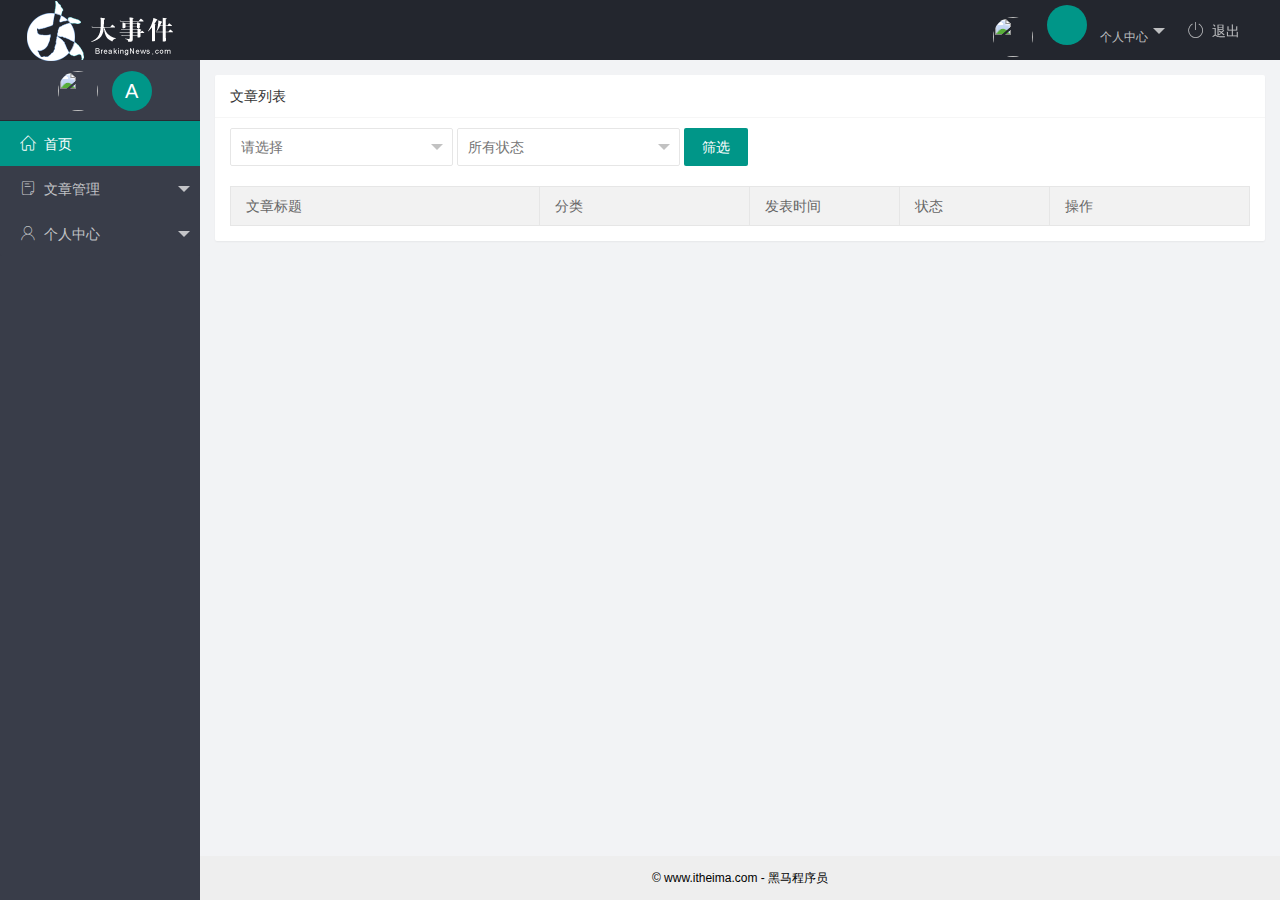
==== commit 7e513b7d: "全部提交" ====
--- a/index.html
+++ b/index.html
@@ -23,7 +23,7 @@
                 <li class="layui-nav-item">
                     <a href="javascript:;" class="userinfo">
                         <img src="http://t.cn/RCzsdCq" class="layui-nav-img" />
-                        <span class="text-avatar">A</span> 个人中心
+                        <span class="text-avatar"></span> 个人中心
                     </a>
                     <dl class="layui-nav-child">
                         <dd><a href="">基本资料</a></dd>
@@ -32,7 +32,7 @@
                     </dl>
                 </li>
                 <li class="layui-nav-item">
-                    <a href=""><span class="iconfont icon-tuichu"></span>退出</a>
+                    <a href="javascript:;" id="btnLogout"><span class="iconfont icon-tuichu"></span>退出</a>
                 </li>
             </ul>
         </div>
@@ -42,12 +42,12 @@
                 <div class="userinfo">
                     <img src="http://t.cn/RCzsdCq" class="layui-nav-img" />
                     <span class="text-avatar">A</span>
-                    <span id="welcome">欢迎 ***</span>
+                    <span id="welcome"></span>
                 </div>
                 <!-- 左侧导航区域（可配合layui已有的垂直导航） -->
                 <ul class="layui-nav layui-nav-tree" lay-shrink="all">
                     <li class="layui-nav-item layui-this">
-                        <a href="/home/dashboard.html" target="fm"><span class="iconfont icon-home"></span>首页</a>
+                        <a href="/article/artList.html" target="fm"><span class="iconfont icon-home"></span>首页</a>
                     </li>
                     <li class="layui-nav-item">
                         <a class="" href="javascript:;"><span class="iconfont icon-16"></span>文章管理</a>
@@ -67,13 +67,16 @@
                         <a href="javascript:;"><span class="iconfont icon-user"></span>个人中心</a>
                         <dl class="layui-nav-child">
                             <dd>
-                                <a href="javascript:;"><i class="layui-icon layui-icon-app"></i>基本资料</a>
+                                <a href="/user/userInfo.html" target="fm"><i
+                                        class="layui-icon layui-icon-app"></i>基本资料</a>
                             </dd>
                             <dd>
-                                <a href="javascript:;"><i class="layui-icon layui-icon-app"></i>更换头像</a>
+                                <a href="/user/userAvatar.html" target="fm"><i
+                                        class="layui-icon layui-icon-app"></i>更换头像</a>
                             </dd>
                             <dd>
-                                <a href="javascript:;"><i class="layui-icon layui-icon-app"></i>重置密码</a>
+                                <a href="/user/userPwd.html" target="fm"><i
+                                        class="layui-icon layui-icon-app"></i>重置密码</a>
                             </dd>
                         </dl>
                     </li>
@@ -83,7 +86,7 @@
 
         <div class="layui-body">
             <!-- 内容主体区域 -->
-            <iframe name="fm" src="/home/dashboard.html" frameborder="0"></iframe>
+            <iframe name="fm" src="/article/artList.html" frameborder="0"></iframe>
         </div>
 
         <div class="layui-footer">
@@ -93,6 +96,11 @@
     </div>
     <!-- 导入 layui 的JS文件 -->
     <script src="/assets/lib/layui/layui.all.js"></script>
+    <script src="./assets/lib/jquery.js"></script>
+    <!-- 导入 baseApi文件 -->
+    <script src="./assets/js/baseApi.js"></script>
+    <!-- 导入 index.js -->
+    <script src="./assets/js/index.js"></script>
 </body>
 
 </html>